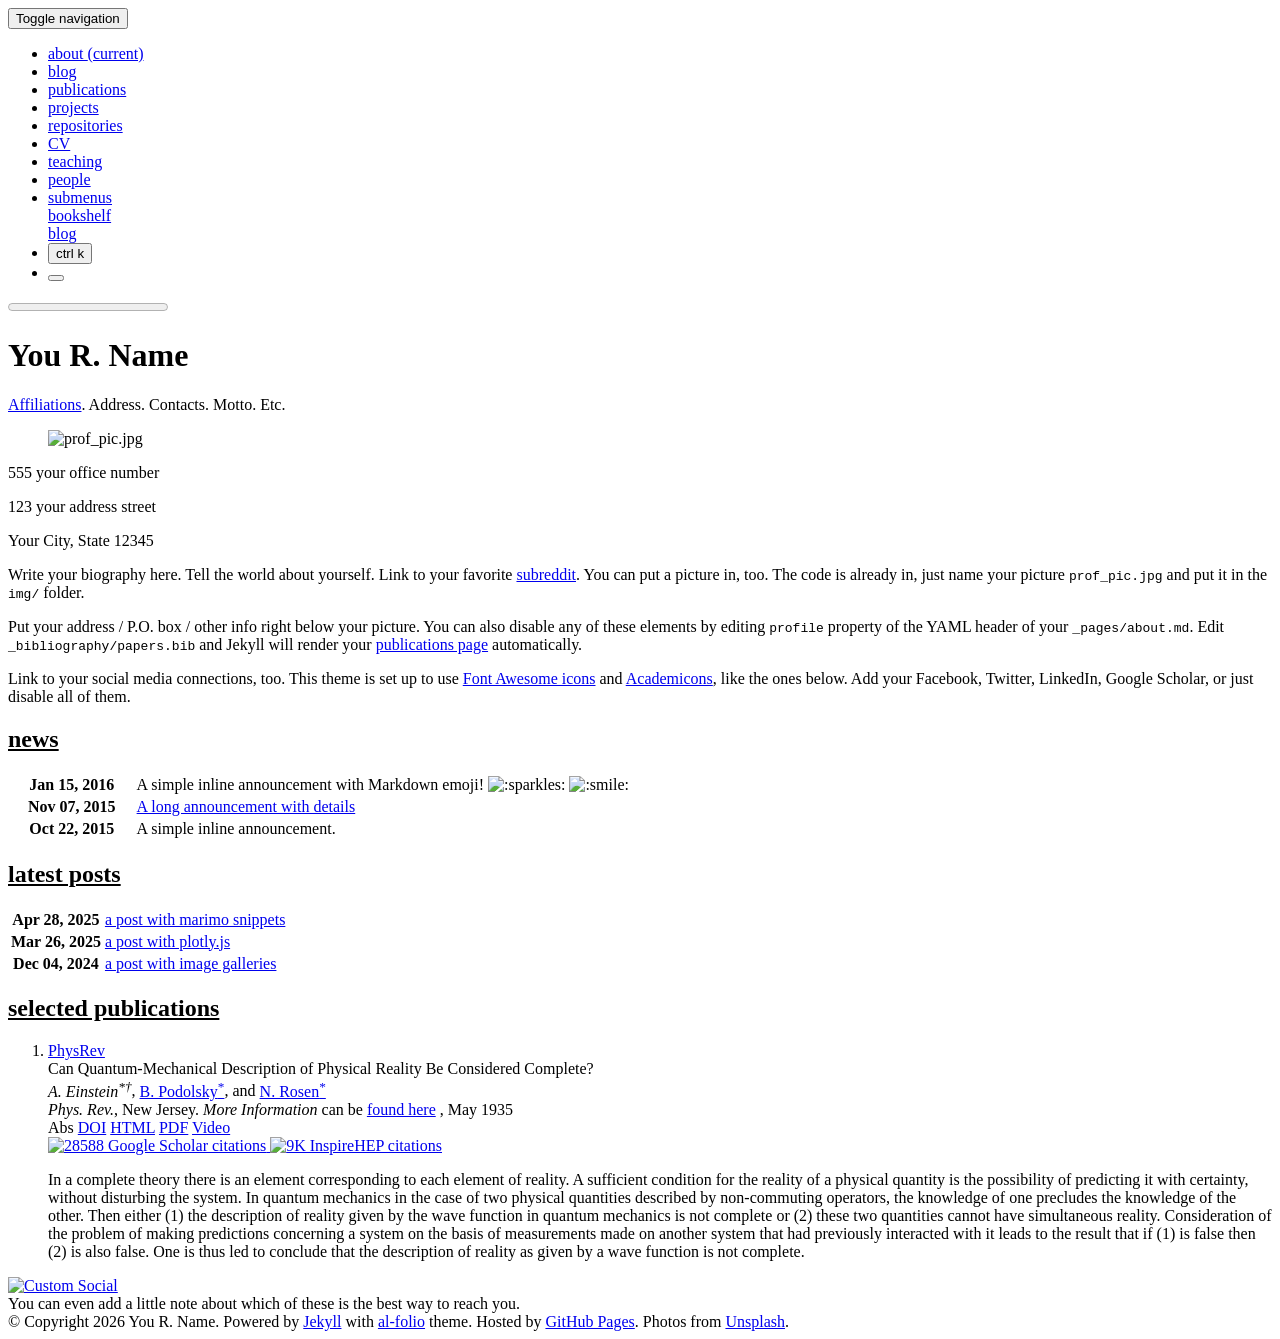
==== index.html @ 0f3a33a0 "Deploying to gh-pages from @ feliphino/feliphino.github.io@a6974f3309fac0cec2a8a9287a43876592add712 " ====
<!DOCTYPE html> <html lang="en"> <head> <meta http-equiv="Content-Type" content="text/html; charset=UTF-8"> <meta charset="utf-8"> <meta name="viewport" content="width=device-width, initial-scale=1, shrink-to-fit=no"> <meta http-equiv="X-UA-Compatible" content="IE=edge"> <title> You R. Name </title> <meta name="author" content="You R. Name"> <meta name="description" content="A simple, whitespace theme for academics. Based on [*folio](https://github.com/bogoli/-folio) design. "> <meta name="keywords" content="jekyll, jekyll-theme, academic-website, portfolio-website"> <meta http-equiv="Content-Security-Policy" content="default-src 'self'; script-src 'self' 'unsafe-inline' https:; style-src 'self' 'unsafe-inline' https:; img-src 'self' data: https:; font-src 'self' data: https:; media-src 'self' https:; frame-src 'self' https:; connect-src 'self' https:;"> <style>
  :root {
    --max-content-width: 930px;
  }
</style> <link rel="stylesheet" href="/al-folio/assets/css/tailwind.css?v=50c64c15cbb9fd1ce6056fdb8bcb4b62"> <link defer rel="stylesheet" href="https://cdn.jsdelivr.net/npm/@fortawesome/fontawesome-free@7.2.0/css/all.min.css" integrity="sha256-MVopmdyC2tYTiJ8wlktf0uh0v4NgT+vNdyVFepi7Q0c=" crossorigin="anonymous"> <link defer rel="stylesheet" href="https://cdn.jsdelivr.net/npm/academicons@1.9.5/css/academicons.min.css" integrity="sha256-SzrCOBJbGVFMahewkgjwnApaV2+av1DwMAA+/QGLyZw=" crossorigin="anonymous"> <link defer rel="stylesheet" href="https://cdn.jsdelivr.net/npm/scholar-icons@1.0.3/css/scholar-icons.css" integrity="sha256-VY3hHVj/hNX3fYG6wtbA6TcKJQl7+FthzGSyIB64klY=" crossorigin="anonymous"> <link defer rel="stylesheet" type="text/css" href="https://fonts.googleapis.com/css?family=Roboto:300,400,500,700|Roboto+Slab:100,300,400,500,700|Material+Icons&amp;display=swap"> <link defer rel="stylesheet" href="/al-folio/assets/css/jekyll-pygments-themes-github.css?v=591dab5a4e56573bf4ef7fd332894c99" media="" id="highlight_theme_light"> <link rel="shortcut icon" href="data:image/svg+xml,&lt;svg%20xmlns=%22http://www.w3.org/2000/svg%22%20viewBox=%220%200%20100%20100%22&gt;&lt;text%20y=%22.9em%22%20font-size=%2290%22&gt;%E2%9A%9B%EF%B8%8F&lt;/text&gt;&lt;/svg&gt;"> <link rel="stylesheet" href="/al-folio/assets/css/main.css?v=3116ba77db9ee1581d05bb3e86fbf7f1"> <link rel="canonical" href="https://alshedivat.github.io/al-folio/"> <script src="/al-folio/assets/js/theme.js?v=5286c3e4c334d0ecb8fc0c40ff4fa7ec"></script> <link defer rel="stylesheet" href="/al-folio/assets/css/jekyll-pygments-themes-native.css?v=5847e5ed4a4568527aa6cfab446049ca" media="none" id="highlight_theme_dark"> <script>
    initTheme();
  </script> </head> <body class="fixed-top-nav "> <header> <nav id="navbar" class="navbar navbar-light navbar-expand-sm fixed-top" role="navigation"> <div class="container"> <button class="navbar-toggler collapsed navbar-toggler-main" type="button" data-nav-toggle="navbarNav" aria-controls="navbarNav" aria-expanded="false" aria-label="Toggle navigation"> <span class="sr-only">Toggle navigation</span> <span class="icon-bar top-bar"></span> <span class="icon-bar middle-bar"></span> <span class="icon-bar bottom-bar"></span> </button> <div class="collapse navbar-collapse navbar-collapse-main" id="navbarNav"> <ul class="navbar-nav navbar-menu-list flex-nowrap"> <li class="nav-item active"> <a class="nav-link" href="/al-folio/">about <span class="sr-only">(current)</span> </a> </li> <li class="nav-item "> <a class="nav-link" href="/al-folio/blog/">blog </a> </li> <li class="nav-item "> <a class="nav-link" href="/al-folio/publications/">publications </a> </li> <li class="nav-item "> <a class="nav-link" href="/al-folio/projects/">projects </a> </li> <li class="nav-item "> <a class="nav-link" href="/al-folio/repositories/">repositories </a> </li> <li class="nav-item "> <a class="nav-link" href="/al-folio/cv/">CV </a> </li> <li class="nav-item "> <a class="nav-link" href="/al-folio/teaching/">teaching </a> </li> <li class="nav-item "> <a class="nav-link" href="/al-folio/people/">people </a> </li> <li class="nav-item dropdown "> <a class="nav-link dropdown-toggle" href="#" id="navbarDropdown" role="button" data-nav-dropdown-toggle="true" aria-haspopup="true" aria-expanded="false">submenus </a> <div class="dropdown-menu dropdown-menu-right" aria-labelledby="navbarDropdown"> <a class="dropdown-item " href="/al-folio/books/">bookshelf</a> <div class="dropdown-divider"></div> <a class="dropdown-item " href="/al-folio/blog/">blog</a> </div> </li> <li class="nav-item"> <button id="search-toggle" type="button" title="Search" aria-label="Open search"> <span class="nav-link">ctrl k <i class="fa-solid fa-magnifying-glass"></i></span> </button> </li> <li class="toggle-container"> <button id="light-toggle" type="button" title="Change theme" aria-label="Change color theme"> <i class="fa-half-sun-moon" id="light-toggle-system"></i> <i class="fa-solid fa-moon" id="light-toggle-dark"></i> <i class="fa-solid fa-sun" id="light-toggle-light"></i> </button> </li> </ul> </div> </div> </nav> <progress id="progress" value="0"> <div class="progress-container"> <span class="progress-bar"></span> </div> </progress> </header> <div class="container mt-5" role="main"> <div class="post"> <header class="post-header"> <h1 class="post-title"> <span class="font-weight-bold">You</span> R. Name </h1> <p class="desc"><a href="#">Affiliations</a>. Address. Contacts. Motto. Etc.</p> </header> <article> <div class="profile float-right"> <figure> <picture> <source class="responsive-img-srcset" srcset="/al-folio/assets/img/prof_pic-480.webp 480w,/al-folio/assets/img/prof_pic-800.webp 800w,/al-folio/assets/img/prof_pic-1400.webp 1400w," type="image/webp" sizes="(min-width: 930px) 270.0px, (min-width: 576px) 30vw, 95vw"> <img src="/al-folio/assets/img/prof_pic.jpg?v=974957d202f671e4fa6700c04e68deae" class="img-fluid z-depth-1 rounded" width="100%" height="auto" alt="prof_pic.jpg" loading="eager" onerror="this.onerror=null; document.querySelectorAll('.responsive-img-srcset').forEach(function (n) { n.remove(); });"> </source></picture> </figure> <div class="more-info"> <p>555 your office number</p> <p>123 your address street</p> <p>Your City, State 12345</p> </div> </div> <div class="clearfix"> <p>Write your biography here. Tell the world about yourself. Link to your favorite <a href="https://www.reddit.com" rel="external nofollow noopener" target="_blank">subreddit</a>. You can put a picture in, too. The code is already in, just name your picture <code class="language-plaintext highlighter-rouge">prof_pic.jpg</code> and put it in the <code class="language-plaintext highlighter-rouge">img/</code> folder.</p> <p>Put your address / P.O. box / other info right below your picture. You can also disable any of these elements by editing <code class="language-plaintext highlighter-rouge">profile</code> property of the YAML header of your <code class="language-plaintext highlighter-rouge">_pages/about.md</code>. Edit <code class="language-plaintext highlighter-rouge">_bibliography/papers.bib</code> and Jekyll will render your <a href="/al-folio/publications/">publications page</a> automatically.</p> <p>Link to your social media connections, too. This theme is set up to use <a href="https://fontawesome.com/" rel="external nofollow noopener" target="_blank">Font Awesome icons</a> and <a href="https://jpswalsh.github.io/academicons/" rel="external nofollow noopener" target="_blank">Academicons</a>, like the ones below. Add your Facebook, Twitter, LinkedIn, Google Scholar, or just disable all of them.</p> </div> <h2> <a href="/al-folio/news/" style="color: inherit">news</a> </h2> <div class="news"> <div class="table-responsive"> <table class="table table-sm table-borderless"> <tr> <th scope="row" style="width: 20%">Jan 15, 2016</th> <td> A simple inline announcement with Markdown emoji! <img class="emoji" title=":sparkles:" alt=":sparkles:" src="https://github.githubassets.com/images/icons/emoji/unicode/2728.png" height="20" width="20"> <img class="emoji" title=":smile:" alt=":smile:" src="https://github.githubassets.com/images/icons/emoji/unicode/1f604.png" height="20" width="20"> </td> </tr> <tr> <th scope="row" style="width: 20%">Nov 07, 2015</th> <td> <a class="news-title" href="/al-folio/news/announcement_2/">A long announcement with details</a> </td> </tr> <tr> <th scope="row" style="width: 20%">Oct 22, 2015</th> <td> A simple inline announcement. </td> </tr> </table> </div> </div> <h2> <a href="/al-folio/blog/" style="color: inherit">latest posts</a> </h2> <div class="news"> <div class="table-responsive" style="max-height: 60vw"> <table class="table table-sm table-borderless"> <tr> <th scope="row" style="width: 20%">Apr 28, 2025</th> <td> <a class="news-title" href="/al-folio/blog/2025/marimo/">a post with marimo snippets</a> </td> </tr> <tr> <th scope="row" style="width: 20%">Mar 26, 2025</th> <td> <a class="news-title" href="/al-folio/blog/2025/plotly/">a post with plotly.js</a> </td> </tr> <tr> <th scope="row" style="width: 20%">Dec 04, 2024</th> <td> <a class="news-title" href="/al-folio/blog/2024/photo-gallery/">a post with image galleries</a> </td> </tr> </table> </div> </div> <h2> <a href="/al-folio/publications/" style="color: inherit">selected publications</a> </h2> <div class="publications"> <ol class="bibliography"><li> <div class="row"> <div class="col col-sm-2 abbr"> <abbr class="badge rounded w-100"> <a href="https://journals.aps.org/" rel="external nofollow noopener" target="_blank">PhysRev</a> </abbr> </div> <div id="PhysRev.47.777" class="col-sm-8"> <div class="title">Can Quantum-Mechanical Description of Physical Reality Be Considered Complete?</div> <div class="author"> <em>A. Einstein<sup>*†</sup></em>, <a href="https://en.wikipedia.org/wiki/Boris_Podolsky" rel="external nofollow noopener" target="_blank">B. Podolsky<sup>*</sup></a>, and <a href="https://en.wikipedia.org/wiki/Nathan_Rosen" rel="external nofollow noopener" target="_blank">N. Rosen<sup>*</sup></a> <i class="fa-solid fa-circle-info ml-1" data-toggle="popover" data-placement="top" data-html="true" data-content="* Example use of superscripts&lt;br&gt;† Albert Einstein"> </i> </div> <div class="periodical"> <em>Phys. Rev.</em>, New Jersey. <em>More Information</em> can be <a href="https://github.com/alshedivat/al-folio/" rel="external nofollow noopener" target="_blank">found here</a> , May 1935 </div> <div class="periodical"> </div> <div class="links"> <a class="abstract btn btn-sm z-depth-0" role="button">Abs</a> <a href="https://doi.org/10.1103/PhysRev.47.777" class="btn btn-sm z-depth-0" role="button" rel="external nofollow noopener" target="_blank">DOI</a> <a href="https://journals.aps.org/pr/abstract/10.1103/PhysRev.47.777" class="btn btn-sm z-depth-0" role="button" rel="external nofollow noopener" target="_blank">HTML</a> <a href="/al-folio/assets/pdf/example_pdf.pdf" class="btn btn-sm z-depth-0" role="button">PDF</a> <a href="https://www.youtube-nocookie.com/embed/aqz-KE-bpKQ" class="btn btn-sm z-depth-0" role="button" rel="external nofollow noopener" target="_blank">Video</a> </div> <div class="badges"> <span class="altmetric-embed" data-badge-type="2" data-badge-popover="right" data-altmetric-id="248277"></span> <span class="__dimensions_badge_embed__" data-doi="10.1103/PhysRev.47.777" data-style="small_rectangle" data-legend="hover-right" style="margin-bottom: 3px;"></span> <a href="https://scholar.google.com/citations?view_op=view_citation&amp;hl=en&amp;user=qc6CJjYAAAAJ&amp;citation_for_view=qc6CJjYAAAAJ:qyhmnyLat1gC" aria-label="Google Scholar link" role="button" rel="external nofollow noopener" target="_blank"> <img src="https://img.shields.io/badge/scholar-28588-4285F4?logo=googlescholar&amp;labelColor=beige" alt="28588 Google Scholar citations"> </a> <a href="https://inspirehep.net/literature/3255" aria-label="Inspirehep link" role="button" rel="external nofollow noopener" target="_blank"> <img src="https://img.shields.io/badge/inspire-9K-001628?logo=inspire&amp;logoColor=001628&amp;labelColor=beige" alt="9K InspireHEP citations"> </a> </div> <div class="abstract hidden"> <p>In a complete theory there is an element corresponding to each element of reality. A sufficient condition for the reality of a physical quantity is the possibility of predicting it with certainty, without disturbing the system. In quantum mechanics in the case of two physical quantities described by non-commuting operators, the knowledge of one precludes the knowledge of the other. Then either (1) the description of reality given by the wave function in quantum mechanics is not complete or (2) these two quantities cannot have simultaneous reality. Consideration of the problem of making predictions concerning a system on the basis of measurements made on another system that had previously interacted with it leads to the result that if (1) is false then (2) is also false. One is thus led to conclude that the description of reality as given by a wave function is not complete.</p> </div> </div> </div> </li></ol> </div> <div class="social"> <div class="contact-icons"> <a href="/al-folio/assets/pdf/example_pdf.pdf" title="Cv pdf"><i class="ai ai-cv"></i></a> <a href="mailto:you@example.com" title="Email"><i class="fa-solid fa-envelope"></i></a> <a href="https://inspirehep.net/authors/1010907" title="Inspirehep id" rel="external nofollow noopener" target="_blank"><i class="ai ai-inspire"></i></a> <a href="/al-folio/feed.xml" title="Rss icon"><i class="fa-solid fa-square-rss"></i></a> <a href="https://scholar.google.com/citations?user=qc6CJjYAAAAJ" title="Scholar userid" rel="external nofollow noopener" target="_blank"><i class="ai ai-google-scholar"></i></a> <a href="https://www.alberteinstein.com/" title="Custom Social" rel="external nofollow noopener" target="_blank"><img src="https://www.alberteinstein.com/wp-content/uploads/2024/03/cropped-favicon-192x192.png" alt="Custom Social"></a> </div> <div class="contact-note">You can even add a little note about which of these is the best way to reach you. </div> </div> </article> </div> </div> <footer class="fixed-bottom" role="contentinfo"> <div class="container mt-0"> © Copyright 2026 You R. Name. Powered by <a href="https://jekyllrb.com/" target="_blank" rel="external nofollow noopener">Jekyll</a> with <a href="https://github.com/alshedivat/al-folio" rel="external nofollow noopener" target="_blank">al-folio</a> theme. Hosted by <a href="https://pages.github.com/" target="_blank" rel="external nofollow noopener">GitHub Pages</a>. Photos from <a href="https://unsplash.com" target="_blank" rel="external nofollow noopener">Unsplash</a>. </div> </footer> <script>
  window.alFolio = {
    compatBootstrap: false
  };
</script> <script src="/al-folio/assets/js/nav-toggle.js?v=141bd79a73ebc0f0b6ea58e440ae79fc"></script> <script defer src="https://cdn.jsdelivr.net/npm/masonry-layout@4.2.2/dist/masonry.pkgd.min.js" integrity="sha256-Nn1q/fx0H7SNLZMQ5Hw5JLaTRZp0yILA/FRexe19VdI=" crossorigin="anonymous"></script> <script defer src="https://cdn.jsdelivr.net/npm/imagesloaded@5.0.0/imagesloaded.pkgd.min.js" integrity="sha256-htrLFfZJ6v5udOG+3kNLINIKh2gvoKqwEhHYfTTMICc=" crossorigin="anonymous"></script> <script defer src="/al-folio/assets/js/masonry.js?v=e49affc7bd2646f6acdad1dbe02c2359" type="text/javascript"></script> <script defer type="text/javascript" id="MathJax-script" src="https://cdn.jsdelivr.net/npm/mathjax@3.2.2/es5/tex-mml-chtml.js" integrity="sha256-MASABpB4tYktI2Oitl4t+78w/lyA+D7b/s9GEP0JOGI=" crossorigin="anonymous"></script> <script src="/al-folio/assets/al_math/js/mathjax-setup.js"></script> <script src="/al-folio/assets/js/tooltips-setup.js?v=fe487e99db6c43751e6e7bdb2d6a0611"></script> <script src="/al-folio/assets/js/no_defer.js?v=53b1b1a645525975c963ce8bf8bfefcf"></script> <script defer src="/al-folio/assets/js/common.js?v=87baac90f765f2f3362dcf6aaf312a8a"></script> <script defer src="/al-folio/assets/js/copy_code.js?v=c8a01c11a92744d44b093fc3bda915df" type="text/javascript"></script> <script defer src="/al-folio/assets/js/jupyter_new_tab.js?v=896d254890d9b47f0281f63bfccf0dee"></script> <script async src="https://d1bxh8uas1mnw7.cloudfront.net/assets/embed.js"></script> <script async src="https://badge.dimensions.ai/badge.js"></script> <script defer src="https://cdn.jsdelivr.net/npm/medium-zoom@1.1.0/dist/medium-zoom.min.js" integrity="sha256-ZgMyDAIYDYGxbcpJcfUnYwNevG/xi9OHKaR/8GK+jWc=" crossorigin="anonymous"></script> <script defer src="/al-folio/assets/al_img_tools/js/zoom.js"></script> <script defer src="/al-folio/assets/js/progress-bar.js?v=499464c5c63ced6cf7ad62509f1e2610" type="text/javascript"></script> <script src="https://cdn.jsdelivr.net/npm/vanilla-back-to-top@7.2.1/dist/vanilla-back-to-top.min.js" integrity="sha256-uMJJ3EoTyfRBoTbR+lrfu1uRQ87RZG8AR3cVNuQVeFg=" crossorigin="anonymous"></script> <script>
    addBackToTop();
  </script> <script type="module" src="/al-folio/assets/al_search/js/search/ninja-keys.min.js"></script> <ninja-keys hidebreadcrumbs noautoloadmdicons placeholder="Type to start searching"></ninja-keys> <script src="/al-folio/assets/al_search/js/search-setup.js"></script> <script>
// get the ninja-keys element
const ninja = document.querySelector('ninja-keys');

// add the home and posts menu items
ninja.data = [{
    id: "nav-about",
    title: "about",
    section: "Navigation",
    handler: () => {
      window.location.href = "/al-folio/";
    },
  },{id: "nav-blog",
          title: "blog",
          description: "",
          section: "Navigation",
          handler: () => {
            window.location.href = "/al-folio/blog/";
          },
        },{id: "nav-publications",
          title: "publications",
          description: "publications by categories in reversed chronological order. generated by jekyll-scholar.",
          section: "Navigation",
          handler: () => {
            window.location.href = "/al-folio/publications/";
          },
        },{id: "nav-projects",
          title: "projects",
          description: "A growing collection of your cool projects.",
          section: "Navigation",
          handler: () => {
            window.location.href = "/al-folio/projects/";
          },
        },{id: "nav-repositories",
          title: "repositories",
          description: "Edit the `_data/repositories.yml` and change the `github_users` and `github_repos` lists to include your own GitHub profile and repositories.",
          section: "Navigation",
          handler: () => {
            window.location.href = "/al-folio/repositories/";
          },
        },{id: "nav-cv",
          title: "CV",
          description: "This is a description of the page. You can modify it in '_pages/cv.md'. You can also change or remove the top pdf download button.",
          section: "Navigation",
          handler: () => {
            window.location.href = "/al-folio/cv/";
          },
        },{id: "nav-teaching",
          title: "teaching",
          description: "Course materials, schedules, and resources for classes taught.",
          section: "Navigation",
          handler: () => {
            window.location.href = "/al-folio/teaching/";
          },
        },{id: "nav-people",
          title: "people",
          description: "members of the lab or group",
          section: "Navigation",
          handler: () => {
            window.location.href = "/al-folio/people/";
          },
        },{id: "dropdown-bookshelf",
              title: "bookshelf",
              description: "",
              section: "Dropdown",
              handler: () => {
                window.location.href = "/al-folio/books/";
              },
            },{id: "dropdown-blog",
              title: "blog",
              description: "",
              section: "Dropdown",
              handler: () => {
                window.location.href = "/al-folio/blog/";
              },
            },{id: "post-a-post-with-marimo-snippets",
        
          title: "a post with marimo snippets",
        
        description: "running Python in the browser with marimo",
        section: "Posts",
        handler: () => {
          
            window.location.href = "/al-folio/blog/2025/marimo/";
          
        },
      },{id: "post-a-post-with-plotly-js",
        
          title: "a post with plotly.js",
        
        description: "this is what included plotly.js code could look like",
        section: "Posts",
        handler: () => {
          
            window.location.href = "/al-folio/blog/2025/plotly/";
          
        },
      },{id: "post-a-post-with-image-galleries",
        
          title: "a post with image galleries",
        
        description: "this is what included image galleries could look like",
        section: "Posts",
        handler: () => {
          
            window.location.href = "/al-folio/blog/2024/photo-gallery/";
          
        },
      },{id: "post-google-gemini-updates-flash-1-5-gemma-2-and-project-astra",
        
          title: 'Google Gemini updates: Flash 1.5, Gemma 2 and Project Astra <svg width="1.2rem" height="1.2rem" top=".5rem" viewbox="0 0 40 40" xmlns="http://www.w3.org/2000/svg"><path d="M17 13.5v6H5v-12h6m3-3h6v6m0-6-9 9" class="icon_svg-stroke" stroke="#999" stroke-width="1.5" fill="none" fill-rule="evenodd" stroke-linecap="round" stroke-linejoin="round"></path></svg>',
        
        description: "We’re sharing updates across our Gemini family of models and a glimpse of Project Astra, our vision for the future of AI assistants.",
        section: "Posts",
        handler: () => {
          
            window.open("https://blog.google/technology/ai/google-gemini-update-flash-ai-assistant-io-2024/", "_blank");
          
        },
      },{id: "post-a-post-with-tabs",
        
          title: "a post with tabs",
        
        description: "this is what included tabs in a post could look like",
        section: "Posts",
        handler: () => {
          
            window.location.href = "/al-folio/blog/2024/tabs/";
          
        },
      },{id: "post-a-post-with-typograms",
        
          title: "a post with typograms",
        
        description: "this is what included typograms code could look like",
        section: "Posts",
        handler: () => {
          
            window.location.href = "/al-folio/blog/2024/typograms/";
          
        },
      },{id: "post-a-post-that-can-be-cited",
        
          title: "a post that can be cited",
        
        description: "this is what a post that can be cited looks like",
        section: "Posts",
        handler: () => {
          
            window.location.href = "/al-folio/blog/2024/post-citation/";
          
        },
      },{id: "post-a-post-with-pseudo-code",
        
          title: "a post with pseudo code",
        
        description: "this is what included pseudo code could look like",
        section: "Posts",
        handler: () => {
          
            window.location.href = "/al-folio/blog/2024/pseudocode/";
          
        },
      },{id: "post-a-post-with-code-diff",
        
          title: "a post with code diff",
        
        description: "this is how you can display code diffs",
        section: "Posts",
        handler: () => {
          
            window.location.href = "/al-folio/blog/2024/code-diff/";
          
        },
      },{id: "post-a-post-with-advanced-image-components",
        
          title: "a post with advanced image components",
        
        description: "this is what advanced image components could look like",
        section: "Posts",
        handler: () => {
          
            window.location.href = "/al-folio/blog/2024/advanced-images/";
          
        },
      },{id: "post-a-post-with-vega-lite",
        
          title: "a post with vega lite",
        
        description: "this is what included vega lite code could look like",
        section: "Posts",
        handler: () => {
          
            window.location.href = "/al-folio/blog/2024/vega-lite/";
          
        },
      },{id: "post-a-post-with-geojson",
        
          title: "a post with geojson",
        
        description: "this is what included geojson code could look like",
        section: "Posts",
        handler: () => {
          
            window.location.href = "/al-folio/blog/2024/geojson-map/";
          
        },
      },{id: "post-a-post-with-echarts",
        
          title: "a post with echarts",
        
        description: "this is what included echarts code could look like",
        section: "Posts",
        handler: () => {
          
            window.location.href = "/al-folio/blog/2024/echarts/";
          
        },
      },{id: "post-a-post-with-chart-js",
        
          title: "a post with chart.js",
        
        description: "this is what included chart.js code could look like",
        section: "Posts",
        handler: () => {
          
            window.location.href = "/al-folio/blog/2024/chartjs/";
          
        },
      },{id: "post-a-post-with-tikzjax",
        
          title: "a post with TikZJax",
        
        description: "this is what included TikZ code could look like",
        section: "Posts",
        handler: () => {
          
            window.location.href = "/al-folio/blog/2023/tikzjax/";
          
        },
      },{id: "post-a-post-with-bibliography",
        
          title: "a post with bibliography",
        
        description: "an example of a blog post with bibliography",
        section: "Posts",
        handler: () => {
          
            window.location.href = "/al-folio/blog/2023/post-bibliography/";
          
        },
      },{id: "post-a-post-with-jupyter-notebook",
        
          title: "a post with jupyter notebook",
        
        description: "an example of a blog post with jupyter notebook",
        section: "Posts",
        handler: () => {
          
            window.location.href = "/al-folio/blog/2023/jupyter-notebook/";
          
        },
      },{id: "post-a-post-with-custom-blockquotes",
        
          title: "a post with custom blockquotes",
        
        description: "an example of a blog post with custom blockquotes",
        section: "Posts",
        handler: () => {
          
            window.location.href = "/al-folio/blog/2023/custom-blockquotes/";
          
        },
      },{id: "post-a-post-with-table-of-contents-on-a-sidebar",
        
          title: "a post with table of contents on a sidebar",
        
        description: "an example of a blog post with table of contents on a sidebar",
        section: "Posts",
        handler: () => {
          
            window.location.href = "/al-folio/blog/2023/sidebar-table-of-contents/";
          
        },
      },{id: "post-a-post-with-audios",
        
          title: "a post with audios",
        
        description: "this is what included audios could look like",
        section: "Posts",
        handler: () => {
          
            window.location.href = "/al-folio/blog/2023/audios/";
          
        },
      },{id: "post-a-post-with-videos",
        
          title: "a post with videos",
        
        description: "this is what included videos could look like",
        section: "Posts",
        handler: () => {
          
            window.location.href = "/al-folio/blog/2023/videos/";
          
        },
      },{id: "post-displaying-beautiful-interactive-tables",
        
          title: "displaying beautiful interactive tables",
        
        description: "an example of how to use interactive tables in al-folio",
        section: "Posts",
        handler: () => {
          
            window.location.href = "/al-folio/blog/2023/tables/";
          
        },
      },{id: "post-a-post-with-table-of-contents",
        
          title: "a post with table of contents",
        
        description: "an example of a blog post with table of contents",
        section: "Posts",
        handler: () => {
          
            window.location.href = "/al-folio/blog/2023/table-of-contents/";
          
        },
      },{id: "post-a-post-with-giscus-comments",
        
          title: "a post with giscus comments",
        
        description: "an example of a blog post with giscus comments",
        section: "Posts",
        handler: () => {
          
            window.location.href = "/al-folio/blog/2022/giscus-comments/";
          
        },
      },{id: "post-یک-نوشتهٔ-راست-چین",
        
          title: "یک نوشتهٔ راست‌چین",
        
        description: "نمونه‌ای از پشتیبانی زبان‌های راست‌چین",
        section: "Posts",
        handler: () => {
          
            window.location.href = "/al-folio/blog/2022/rtl/";
          
        },
      },{id: "post-displaying-external-posts-on-your-al-folio-blog",
        
          title: 'Displaying External Posts on Your al-folio Blog <svg width="1.2rem" height="1.2rem" top=".5rem" viewbox="0 0 40 40" xmlns="http://www.w3.org/2000/svg"><path d="M17 13.5v6H5v-12h6m3-3h6v6m0-6-9 9" class="icon_svg-stroke" stroke="#999" stroke-width="1.5" fill="none" fill-rule="evenodd" stroke-linecap="round" stroke-linejoin="round"></path></svg>',
        
        description: "",
        section: "Posts",
        handler: () => {
          
            window.open("https://medium.com/@al-folio/displaying-external-posts-on-your-al-folio-blog-b60a1d241a0a?source=rss-17feae71c3c4------2", "_blank");
          
        },
      },{id: "post-a-post-with-redirect",
        
          title: "a post with redirect",
        
        description: "you can also redirect to assets like pdf",
        section: "Posts",
        handler: () => {
          
            window.location.href = "/al-folio/assets/pdf/example_pdf.pdf";
          
        },
      },{id: "post-a-post-with-diagrams",
        
          title: "a post with diagrams",
        
        description: "an example of a blog post with diagrams",
        section: "Posts",
        handler: () => {
          
            window.location.href = "/al-folio/blog/2021/diagrams/";
          
        },
      },{id: "post-a-distill-style-blog-post",
        
          title: "a distill-style blog post",
        
        description: "an example of a distill-style blog post and main elements",
        section: "Posts",
        handler: () => {
          
            window.location.href = "/al-folio/blog/2021/distill/";
          
        },
      },{id: "post-a-post-with-twitter",
        
          title: "a post with twitter",
        
        description: "an example of a blog post with twitter",
        section: "Posts",
        handler: () => {
          
            window.location.href = "/al-folio/blog/2020/twitter/";
          
        },
      },{id: "post-a-post-with-disqus-comments",
        
          title: "a post with disqus comments",
        
        description: "an example of a blog post with disqus comments",
        section: "Posts",
        handler: () => {
          
            window.location.href = "/al-folio/blog/2015/disqus-comments/";
          
        },
      },{id: "post-a-post-with-math",
        
          title: "a post with math",
        
        description: "an example of a blog post with some math",
        section: "Posts",
        handler: () => {
          
            window.location.href = "/al-folio/blog/2015/math/";
          
        },
      },{id: "post-a-post-with-code",
        
          title: "a post with code",
        
        description: "an example of a blog post with some code",
        section: "Posts",
        handler: () => {
          
            window.location.href = "/al-folio/blog/2015/code/";
          
        },
      },{id: "post-a-post-with-images",
        
          title: "a post with images",
        
        description: "this is what included images could look like",
        section: "Posts",
        handler: () => {
          
            window.location.href = "/al-folio/blog/2015/images/";
          
        },
      },{id: "post-a-post-with-formatting-and-links",
        
          title: "a post with formatting and links",
        
        description: "march & april, looking forward to summer",
        section: "Posts",
        handler: () => {
          
            window.location.href = "/al-folio/blog/2015/formatting-and-links/";
          
        },
      },{id: "books-the-godfather",
          title: 'The Godfather',
          description: "",
          section: "Books",handler: () => {
              window.location.href = "/al-folio/books/the_godfather/";
            },},{id: "news-a-simple-inline-announcement",
          title: 'A simple inline announcement.',
          description: "",
          section: "News",},{id: "news-a-long-announcement-with-details",
          title: 'A long announcement with details',
          description: "",
          section: "News",handler: () => {
              window.location.href = "/al-folio/news/announcement_2/";
            },},{id: "news-a-simple-inline-announcement-with-markdown-emoji-sparkles-smile",
          title: 'A simple inline announcement with Markdown emoji! <img class="emoji" title=":sparkles:" alt=":sparkles:" src="https://github.githubassets.com/images/icons/emoji/unicode/2728.png" height="20" width="20"> <img class="emoji" title=":smile:" alt=":smile:" src="https://github.githubassets.com/images/icons/emoji/unicode/1f604.png" height="20" width="20">',
          description: "",
          section: "News",},{id: "projects-project-1",
          title: 'project 1',
          description: "with background image",
          section: "Projects",handler: () => {
              window.location.href = "/al-folio/projects/1_project/";
            },},{id: "projects-project-2",
          title: 'project 2',
          description: "a project with a background image and giscus comments",
          section: "Projects",handler: () => {
              window.location.href = "/al-folio/projects/2_project/";
            },},{id: "projects-project-3-with-very-long-name",
          title: 'project 3 with very long name',
          description: "a project that redirects to another website",
          section: "Projects",handler: () => {
              window.location.href = "/al-folio/projects/3_project/";
            },},{id: "projects-project-4",
          title: 'project 4',
          description: "another without an image",
          section: "Projects",handler: () => {
              window.location.href = "/al-folio/projects/4_project/";
            },},{id: "projects-project-5",
          title: 'project 5',
          description: "a project with a background image",
          section: "Projects",handler: () => {
              window.location.href = "/al-folio/projects/5_project/";
            },},{id: "projects-project-6",
          title: 'project 6',
          description: "a project with no image",
          section: "Projects",handler: () => {
              window.location.href = "/al-folio/projects/6_project/";
            },},{id: "projects-project-7",
          title: 'project 7',
          description: "with background image",
          section: "Projects",handler: () => {
              window.location.href = "/al-folio/projects/7_project/";
            },},{id: "projects-project-8",
          title: 'project 8',
          description: "an other project with a background image and giscus comments",
          section: "Projects",handler: () => {
              window.location.href = "/al-folio/projects/8_project/";
            },},{id: "projects-project-9",
          title: 'project 9',
          description: "another project with an image 🎉",
          section: "Projects",handler: () => {
              window.location.href = "/al-folio/projects/9_project/";
            },},{id: "teachings-data-science-fundamentals",
          title: 'Data Science Fundamentals',
          description: "This course covers the foundational aspects of data science, including data collection, cleaning, analysis, and visualization. Students will learn practical skills for working with real-world datasets.",
          section: "Teachings",handler: () => {
              window.location.href = "/al-folio/teachings/data-science-fundamentals/";
            },},{id: "teachings-introduction-to-machine-learning",
          title: 'Introduction to Machine Learning',
          description: "This course provides an introduction to machine learning concepts, algorithms, and applications. Students will learn about supervised and unsupervised learning, model evaluation, and practical implementations.",
          section: "Teachings",handler: () => {
              window.location.href = "/al-folio/teachings/introduction-to-machine-learning/";
            },},{
        id: 'social-cv',
        title: 'CV',
        section: 'Socials',
        handler: () => {
          window.open("/al-folio/assets/pdf/example_pdf.pdf", "_blank");
        },
      },{
        id: 'social-email',
        title: 'email',
        section: 'Socials',
        handler: () => {
          window.open("mailto:%79%6F%75@%65%78%61%6D%70%6C%65.%63%6F%6D", "_blank");
        },
      },{
        id: 'social-inspire',
        title: 'Inspire HEP',
        section: 'Socials',
        handler: () => {
          window.open("https://inspirehep.net/authors/1010907", "_blank");
        },
      },{
        id: 'social-rss',
        title: 'RSS Feed',
        section: 'Socials',
        handler: () => {
          window.open("/al-folio/feed.xml", "_blank");
        },
      },{
        id: 'social-scholar',
        title: 'Google Scholar',
        section: 'Socials',
        handler: () => {
          window.open("https://scholar.google.com/citations?user=qc6CJjYAAAAJ", "_blank");
        },
      },{
        id: 'social-custom_social',
        title: 'Custom_social',
        section: 'Socials',
        handler: () => {
          window.open("https://www.alberteinstein.com/", "_blank");
        },
      },{
      id: 'light-theme',
      title: 'Change theme to light',
      description: 'Change the theme of the site to Light',
      section: 'Theme',
      handler: () => {
        setThemeSetting("light");
      },
    },
    {
      id: 'dark-theme',
      title: 'Change theme to dark',
      description: 'Change the theme of the site to Dark',
      section: 'Theme',
      handler: () => {
        setThemeSetting("dark");
      },
    },
    {
      id: 'system-theme',
      title: 'Use system default theme',
      description: 'Change the theme of the site to System Default',
      section: 'Theme',
      handler: () => {
        setThemeSetting("system");
      },
    },];

</script> <script src="/al-folio/assets/al_search/js/shortcut-key.js"></script> </body> </html>
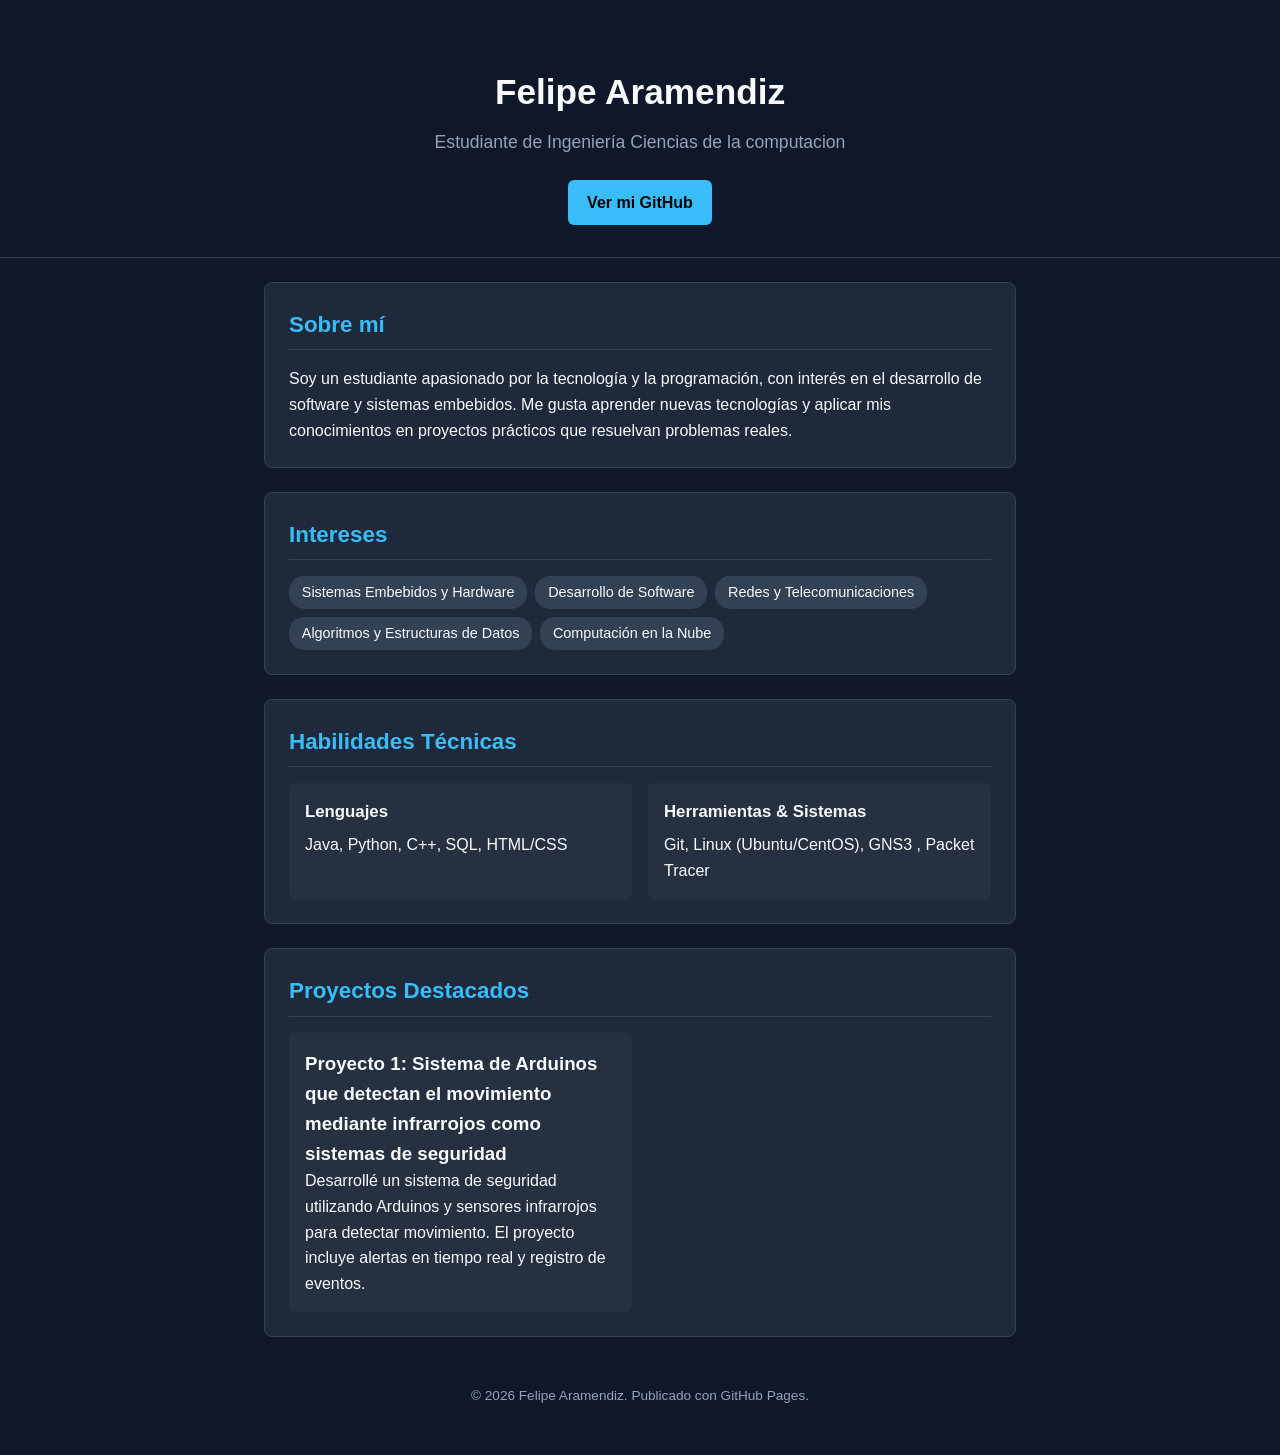
==== commit bad02788: "Mi pagina web" ====
--- a/index.html
+++ b/index.html
@@ -1,614 +1,81 @@
-<!DOCTYPE html> <html lang="en"> <head> <meta http-equiv="Content-Type" content="text/html; charset=UTF-8"> <meta charset="utf-8"> <meta name="viewport" content="width=device-width, initial-scale=1, shrink-to-fit=no"> <meta http-equiv="X-UA-Compatible" content="IE=edge"> <title> You R. Name </title> <meta name="author" content="You R. Name"> <meta name="description" content="A simple, whitespace theme for academics. Based on [*folio](https://github.com/bogoli/-folio) design. "> <meta name="keywords" content="jekyll, jekyll-theme, academic-website, portfolio-website"> <meta http-equiv="Content-Security-Policy" content="default-src 'self'; script-src 'self' 'unsafe-inline' https:; style-src 'self' 'unsafe-inline' https:; img-src 'self' data: https:; font-src 'self' data: https:; media-src 'self' https:; frame-src 'self' https:; connect-src 'self' https:;"> <style>
-  :root {
-    --max-content-width: 930px;
-  }
-</style> <link rel="stylesheet" href="/al-folio/assets/css/tailwind.css?v=50c64c15cbb9fd1ce6056fdb8bcb4b62"> <link defer rel="stylesheet" href="https://cdn.jsdelivr.net/npm/@fortawesome/fontawesome-free@7.2.0/css/all.min.css" integrity="sha256-MVopmdyC2tYTiJ8wlktf0uh0v4NgT+vNdyVFepi7Q0c=" crossorigin="anonymous"> <link defer rel="stylesheet" href="https://cdn.jsdelivr.net/npm/academicons@1.9.5/css/academicons.min.css" integrity="sha256-SzrCOBJbGVFMahewkgjwnApaV2+av1DwMAA+/QGLyZw=" crossorigin="anonymous"> <link defer rel="stylesheet" href="https://cdn.jsdelivr.net/npm/scholar-icons@1.0.3/css/scholar-icons.css" integrity="sha256-VY3hHVj/hNX3fYG6wtbA6TcKJQl7+FthzGSyIB64klY=" crossorigin="anonymous"> <link defer rel="stylesheet" type="text/css" href="https://fonts.googleapis.com/css?family=Roboto:300,400,500,700|Roboto+Slab:100,300,400,500,700|Material+Icons&amp;display=swap"> <link defer rel="stylesheet" href="/al-folio/assets/css/jekyll-pygments-themes-github.css?v=591dab5a4e56573bf4ef7fd332894c99" media="" id="highlight_theme_light"> <link rel="shortcut icon" href="data:image/svg+xml,&lt;svg%20xmlns=%22http://www.w3.org/2000/svg%22%20viewBox=%220%200%20100%20100%22&gt;&lt;text%20y=%22.9em%22%20font-size=%2290%22&gt;%E2%9A%9B%EF%B8%8F&lt;/text&gt;&lt;/svg&gt;"> <link rel="stylesheet" href="/al-folio/assets/css/main.css?v=3116ba77db9ee1581d05bb3e86fbf7f1"> <link rel="canonical" href="https://alshedivat.github.io/al-folio/"> <script src="/al-folio/assets/js/theme.js?v=5286c3e4c334d0ecb8fc0c40ff4fa7ec"></script> <link defer rel="stylesheet" href="/al-folio/assets/css/jekyll-pygments-themes-native.css?v=5847e5ed4a4568527aa6cfab446049ca" media="none" id="highlight_theme_dark"> <script>
-    initTheme();
-  </script> </head> <body class="fixed-top-nav "> <header> <nav id="navbar" class="navbar navbar-light navbar-expand-sm fixed-top" role="navigation"> <div class="container"> <button class="navbar-toggler collapsed navbar-toggler-main" type="button" data-nav-toggle="navbarNav" aria-controls="navbarNav" aria-expanded="false" aria-label="Toggle navigation"> <span class="sr-only">Toggle navigation</span> <span class="icon-bar top-bar"></span> <span class="icon-bar middle-bar"></span> <span class="icon-bar bottom-bar"></span> </button> <div class="collapse navbar-collapse navbar-collapse-main" id="navbarNav"> <ul class="navbar-nav navbar-menu-list flex-nowrap"> <li class="nav-item active"> <a class="nav-link" href="/al-folio/">about <span class="sr-only">(current)</span> </a> </li> <li class="nav-item "> <a class="nav-link" href="/al-folio/blog/">blog </a> </li> <li class="nav-item "> <a class="nav-link" href="/al-folio/publications/">publications </a> </li> <li class="nav-item "> <a class="nav-link" href="/al-folio/projects/">projects </a> </li> <li class="nav-item "> <a class="nav-link" href="/al-folio/repositories/">repositories </a> </li> <li class="nav-item "> <a class="nav-link" href="/al-folio/cv/">CV </a> </li> <li class="nav-item "> <a class="nav-link" href="/al-folio/teaching/">teaching </a> </li> <li class="nav-item "> <a class="nav-link" href="/al-folio/people/">people </a> </li> <li class="nav-item dropdown "> <a class="nav-link dropdown-toggle" href="#" id="navbarDropdown" role="button" data-nav-dropdown-toggle="true" aria-haspopup="true" aria-expanded="false">submenus </a> <div class="dropdown-menu dropdown-menu-right" aria-labelledby="navbarDropdown"> <a class="dropdown-item " href="/al-folio/books/">bookshelf</a> <div class="dropdown-divider"></div> <a class="dropdown-item " href="/al-folio/blog/">blog</a> </div> </li> <li class="nav-item"> <button id="search-toggle" type="button" title="Search" aria-label="Open search"> <span class="nav-link">ctrl k <i class="fa-solid fa-magnifying-glass"></i></span> </button> </li> <li class="toggle-container"> <button id="light-toggle" type="button" title="Change theme" aria-label="Change color theme"> <i class="fa-half-sun-moon" id="light-toggle-system"></i> <i class="fa-solid fa-moon" id="light-toggle-dark"></i> <i class="fa-solid fa-sun" id="light-toggle-light"></i> </button> </li> </ul> </div> </div> </nav> <progress id="progress" value="0"> <div class="progress-container"> <span class="progress-bar"></span> </div> </progress> </header> <div class="container mt-5" role="main"> <div class="post"> <header class="post-header"> <h1 class="post-title"> <span class="font-weight-bold">You</span> R. Name </h1> <p class="desc"><a href="#">Affiliations</a>. Address. Contacts. Motto. Etc.</p> </header> <article> <div class="profile float-right"> <figure> <picture> <source class="responsive-img-srcset" srcset="/al-folio/assets/img/prof_pic-480.webp 480w,/al-folio/assets/img/prof_pic-800.webp 800w,/al-folio/assets/img/prof_pic-1400.webp 1400w," type="image/webp" sizes="(min-width: 930px) 270.0px, (min-width: 576px) 30vw, 95vw"> <img src="/al-folio/assets/img/prof_pic.jpg?v=974957d202f671e4fa6700c04e68deae" class="img-fluid z-depth-1 rounded" width="100%" height="auto" alt="prof_pic.jpg" loading="eager" onerror="this.onerror=null; document.querySelectorAll('.responsive-img-srcset').forEach(function (n) { n.remove(); });"> </source></picture> </figure> <div class="more-info"> <p>555 your office number</p> <p>123 your address street</p> <p>Your City, State 12345</p> </div> </div> <div class="clearfix"> <p>Write your biography here. Tell the world about yourself. Link to your favorite <a href="https://www.reddit.com" rel="external nofollow noopener" target="_blank">subreddit</a>. You can put a picture in, too. The code is already in, just name your picture <code class="language-plaintext highlighter-rouge">prof_pic.jpg</code> and put it in the <code class="language-plaintext highlighter-rouge">img/</code> folder.</p> <p>Put your address / P.O. box / other info right below your picture. You can also disable any of these elements by editing <code class="language-plaintext highlighter-rouge">profile</code> property of the YAML header of your <code class="language-plaintext highlighter-rouge">_pages/about.md</code>. Edit <code class="language-plaintext highlighter-rouge">_bibliography/papers.bib</code> and Jekyll will render your <a href="/al-folio/publications/">publications page</a> automatically.</p> <p>Link to your social media connections, too. This theme is set up to use <a href="https://fontawesome.com/" rel="external nofollow noopener" target="_blank">Font Awesome icons</a> and <a href="https://jpswalsh.github.io/academicons/" rel="external nofollow noopener" target="_blank">Academicons</a>, like the ones below. Add your Facebook, Twitter, LinkedIn, Google Scholar, or just disable all of them.</p> </div> <h2> <a href="/al-folio/news/" style="color: inherit">news</a> </h2> <div class="news"> <div class="table-responsive"> <table class="table table-sm table-borderless"> <tr> <th scope="row" style="width: 20%">Jan 15, 2016</th> <td> A simple inline announcement with Markdown emoji! <img class="emoji" title=":sparkles:" alt=":sparkles:" src="https://github.githubassets.com/images/icons/emoji/unicode/2728.png" height="20" width="20"> <img class="emoji" title=":smile:" alt=":smile:" src="https://github.githubassets.com/images/icons/emoji/unicode/1f604.png" height="20" width="20"> </td> </tr> <tr> <th scope="row" style="width: 20%">Nov 07, 2015</th> <td> <a class="news-title" href="/al-folio/news/announcement_2/">A long announcement with details</a> </td> </tr> <tr> <th scope="row" style="width: 20%">Oct 22, 2015</th> <td> A simple inline announcement. </td> </tr> </table> </div> </div> <h2> <a href="/al-folio/blog/" style="color: inherit">latest posts</a> </h2> <div class="news"> <div class="table-responsive" style="max-height: 60vw"> <table class="table table-sm table-borderless"> <tr> <th scope="row" style="width: 20%">Apr 28, 2025</th> <td> <a class="news-title" href="/al-folio/blog/2025/marimo/">a post with marimo snippets</a> </td> </tr> <tr> <th scope="row" style="width: 20%">Mar 26, 2025</th> <td> <a class="news-title" href="/al-folio/blog/2025/plotly/">a post with plotly.js</a> </td> </tr> <tr> <th scope="row" style="width: 20%">Dec 04, 2024</th> <td> <a class="news-title" href="/al-folio/blog/2024/photo-gallery/">a post with image galleries</a> </td> </tr> </table> </div> </div> <h2> <a href="/al-folio/publications/" style="color: inherit">selected publications</a> </h2> <div class="publications"> <ol class="bibliography"><li> <div class="row"> <div class="col col-sm-2 abbr"> <abbr class="badge rounded w-100"> <a href="https://journals.aps.org/" rel="external nofollow noopener" target="_blank">PhysRev</a> </abbr> </div> <div id="PhysRev.47.777" class="col-sm-8"> <div class="title">Can Quantum-Mechanical Description of Physical Reality Be Considered Complete?</div> <div class="author"> <em>A. Einstein<sup>*†</sup></em>, <a href="https://en.wikipedia.org/wiki/Boris_Podolsky" rel="external nofollow noopener" target="_blank">B. Podolsky<sup>*</sup></a>, and <a href="https://en.wikipedia.org/wiki/Nathan_Rosen" rel="external nofollow noopener" target="_blank">N. Rosen<sup>*</sup></a> <i class="fa-solid fa-circle-info ml-1" data-toggle="popover" data-placement="top" data-html="true" data-content="* Example use of superscripts&lt;br&gt;† Albert Einstein"> </i> </div> <div class="periodical"> <em>Phys. Rev.</em>, New Jersey. <em>More Information</em> can be <a href="https://github.com/alshedivat/al-folio/" rel="external nofollow noopener" target="_blank">found here</a> , May 1935 </div> <div class="periodical"> </div> <div class="links"> <a class="abstract btn btn-sm z-depth-0" role="button">Abs</a> <a href="https://doi.org/10.1103/PhysRev.47.777" class="btn btn-sm z-depth-0" role="button" rel="external nofollow noopener" target="_blank">DOI</a> <a href="https://journals.aps.org/pr/abstract/10.1103/PhysRev.47.777" class="btn btn-sm z-depth-0" role="button" rel="external nofollow noopener" target="_blank">HTML</a> <a href="/al-folio/assets/pdf/example_pdf.pdf" class="btn btn-sm z-depth-0" role="button">PDF</a> <a href="https://www.youtube-nocookie.com/embed/aqz-KE-bpKQ" class="btn btn-sm z-depth-0" role="button" rel="external nofollow noopener" target="_blank">Video</a> </div> <div class="badges"> <span class="altmetric-embed" data-badge-type="2" data-badge-popover="right" data-altmetric-id="248277"></span> <span class="__dimensions_badge_embed__" data-doi="10.1103/PhysRev.47.777" data-style="small_rectangle" data-legend="hover-right" style="margin-bottom: 3px;"></span> <a href="https://scholar.google.com/citations?view_op=view_citation&amp;hl=en&amp;user=qc6CJjYAAAAJ&amp;citation_for_view=qc6CJjYAAAAJ:qyhmnyLat1gC" aria-label="Google Scholar link" role="button" rel="external nofollow noopener" target="_blank"> <img src="https://img.shields.io/badge/scholar-28588-4285F4?logo=googlescholar&amp;labelColor=beige" alt="28588 Google Scholar citations"> </a> <a href="https://inspirehep.net/literature/3255" aria-label="Inspirehep link" role="button" rel="external nofollow noopener" target="_blank"> <img src="https://img.shields.io/badge/inspire-9K-001628?logo=inspire&amp;logoColor=001628&amp;labelColor=beige" alt="9K InspireHEP citations"> </a> </div> <div class="abstract hidden"> <p>In a complete theory there is an element corresponding to each element of reality. A sufficient condition for the reality of a physical quantity is the possibility of predicting it with certainty, without disturbing the system. In quantum mechanics in the case of two physical quantities described by non-commuting operators, the knowledge of one precludes the knowledge of the other. Then either (1) the description of reality given by the wave function in quantum mechanics is not complete or (2) these two quantities cannot have simultaneous reality. Consideration of the problem of making predictions concerning a system on the basis of measurements made on another system that had previously interacted with it leads to the result that if (1) is false then (2) is also false. One is thus led to conclude that the description of reality as given by a wave function is not complete.</p> </div> </div> </div> </li></ol> </div> <div class="social"> <div class="contact-icons"> <a href="/al-folio/assets/pdf/example_pdf.pdf" title="Cv pdf"><i class="ai ai-cv"></i></a> <a href="mailto:you@example.com" title="Email"><i class="fa-solid fa-envelope"></i></a> <a href="https://inspirehep.net/authors/1010907" title="Inspirehep id" rel="external nofollow noopener" target="_blank"><i class="ai ai-inspire"></i></a> <a href="/al-folio/feed.xml" title="Rss icon"><i class="fa-solid fa-square-rss"></i></a> <a href="https://scholar.google.com/citations?user=qc6CJjYAAAAJ" title="Scholar userid" rel="external nofollow noopener" target="_blank"><i class="ai ai-google-scholar"></i></a> <a href="https://www.alberteinstein.com/" title="Custom Social" rel="external nofollow noopener" target="_blank"><img src="https://www.alberteinstein.com/wp-content/uploads/2024/03/cropped-favicon-192x192.png" alt="Custom Social"></a> </div> <div class="contact-note">You can even add a little note about which of these is the best way to reach you. </div> </div> </article> </div> </div> <footer class="fixed-bottom" role="contentinfo"> <div class="container mt-0"> © Copyright 2026 You R. Name. Powered by <a href="https://jekyllrb.com/" target="_blank" rel="external nofollow noopener">Jekyll</a> with <a href="https://github.com/alshedivat/al-folio" rel="external nofollow noopener" target="_blank">al-folio</a> theme. Hosted by <a href="https://pages.github.com/" target="_blank" rel="external nofollow noopener">GitHub Pages</a>. Photos from <a href="https://unsplash.com" target="_blank" rel="external nofollow noopener">Unsplash</a>. </div> </footer> <script>
-  window.alFolio = {
-    compatBootstrap: false
-  };
-</script> <script src="/al-folio/assets/js/nav-toggle.js?v=141bd79a73ebc0f0b6ea58e440ae79fc"></script> <script defer src="https://cdn.jsdelivr.net/npm/masonry-layout@4.2.2/dist/masonry.pkgd.min.js" integrity="sha256-Nn1q/fx0H7SNLZMQ5Hw5JLaTRZp0yILA/FRexe19VdI=" crossorigin="anonymous"></script> <script defer src="https://cdn.jsdelivr.net/npm/imagesloaded@5.0.0/imagesloaded.pkgd.min.js" integrity="sha256-htrLFfZJ6v5udOG+3kNLINIKh2gvoKqwEhHYfTTMICc=" crossorigin="anonymous"></script> <script defer src="/al-folio/assets/js/masonry.js?v=e49affc7bd2646f6acdad1dbe02c2359" type="text/javascript"></script> <script defer type="text/javascript" id="MathJax-script" src="https://cdn.jsdelivr.net/npm/mathjax@3.2.2/es5/tex-mml-chtml.js" integrity="sha256-MASABpB4tYktI2Oitl4t+78w/lyA+D7b/s9GEP0JOGI=" crossorigin="anonymous"></script> <script src="/al-folio/assets/al_math/js/mathjax-setup.js"></script> <script src="/al-folio/assets/js/tooltips-setup.js?v=fe487e99db6c43751e6e7bdb2d6a0611"></script> <script src="/al-folio/assets/js/no_defer.js?v=53b1b1a645525975c963ce8bf8bfefcf"></script> <script defer src="/al-folio/assets/js/common.js?v=87baac90f765f2f3362dcf6aaf312a8a"></script> <script defer src="/al-folio/assets/js/copy_code.js?v=c8a01c11a92744d44b093fc3bda915df" type="text/javascript"></script> <script defer src="/al-folio/assets/js/jupyter_new_tab.js?v=896d254890d9b47f0281f63bfccf0dee"></script> <script async src="https://d1bxh8uas1mnw7.cloudfront.net/assets/embed.js"></script> <script async src="https://badge.dimensions.ai/badge.js"></script> <script defer src="https://cdn.jsdelivr.net/npm/medium-zoom@1.1.0/dist/medium-zoom.min.js" integrity="sha256-ZgMyDAIYDYGxbcpJcfUnYwNevG/xi9OHKaR/8GK+jWc=" crossorigin="anonymous"></script> <script defer src="/al-folio/assets/al_img_tools/js/zoom.js"></script> <script defer src="/al-folio/assets/js/progress-bar.js?v=499464c5c63ced6cf7ad62509f1e2610" type="text/javascript"></script> <script src="https://cdn.jsdelivr.net/npm/vanilla-back-to-top@7.2.1/dist/vanilla-back-to-top.min.js" integrity="sha256-uMJJ3EoTyfRBoTbR+lrfu1uRQ87RZG8AR3cVNuQVeFg=" crossorigin="anonymous"></script> <script>
-    addBackToTop();
-  </script> <script type="module" src="/al-folio/assets/al_search/js/search/ninja-keys.min.js"></script> <ninja-keys hidebreadcrumbs noautoloadmdicons placeholder="Type to start searching"></ninja-keys> <script src="/al-folio/assets/al_search/js/search-setup.js"></script> <script>
-// get the ninja-keys element
-const ninja = document.querySelector('ninja-keys');
+<!DOCTYPE html>
+<html lang="es">
+<head>
+  <meta charset="UTF-8">
+  <meta name="viewport" content="width=device-width, initial-scale=1.0">
+  <title>Portafolio Personal</title>
+  <link rel="stylesheet" href="styles.css">
+</head>
+<body>
 
-// add the home and posts menu items
-ninja.data = [{
-    id: "nav-about",
-    title: "about",
-    section: "Navigation",
-    handler: () => {
-      window.location.href = "/al-folio/";
-    },
-  },{id: "nav-blog",
-          title: "blog",
-          description: "",
-          section: "Navigation",
-          handler: () => {
-            window.location.href = "/al-folio/blog/";
-          },
-        },{id: "nav-publications",
-          title: "publications",
-          description: "publications by categories in reversed chronological order. generated by jekyll-scholar.",
-          section: "Navigation",
-          handler: () => {
-            window.location.href = "/al-folio/publications/";
-          },
-        },{id: "nav-projects",
-          title: "projects",
-          description: "A growing collection of your cool projects.",
-          section: "Navigation",
-          handler: () => {
-            window.location.href = "/al-folio/projects/";
-          },
-        },{id: "nav-repositories",
-          title: "repositories",
-          description: "Edit the `_data/repositories.yml` and change the `github_users` and `github_repos` lists to include your own GitHub profile and repositories.",
-          section: "Navigation",
-          handler: () => {
-            window.location.href = "/al-folio/repositories/";
-          },
-        },{id: "nav-cv",
-          title: "CV",
-          description: "This is a description of the page. You can modify it in '_pages/cv.md'. You can also change or remove the top pdf download button.",
-          section: "Navigation",
-          handler: () => {
-            window.location.href = "/al-folio/cv/";
-          },
-        },{id: "nav-teaching",
-          title: "teaching",
-          description: "Course materials, schedules, and resources for classes taught.",
-          section: "Navigation",
-          handler: () => {
-            window.location.href = "/al-folio/teaching/";
-          },
-        },{id: "nav-people",
-          title: "people",
-          description: "members of the lab or group",
-          section: "Navigation",
-          handler: () => {
-            window.location.href = "/al-folio/people/";
-          },
-        },{id: "dropdown-bookshelf",
-              title: "bookshelf",
-              description: "",
-              section: "Dropdown",
-              handler: () => {
-                window.location.href = "/al-folio/books/";
-              },
-            },{id: "dropdown-blog",
-              title: "blog",
-              description: "",
-              section: "Dropdown",
-              handler: () => {
-                window.location.href = "/al-folio/blog/";
-              },
-            },{id: "post-a-post-with-marimo-snippets",
-        
-          title: "a post with marimo snippets",
-        
-        description: "running Python in the browser with marimo",
-        section: "Posts",
-        handler: () => {
-          
-            window.location.href = "/al-folio/blog/2025/marimo/";
-          
-        },
-      },{id: "post-a-post-with-plotly-js",
-        
-          title: "a post with plotly.js",
-        
-        description: "this is what included plotly.js code could look like",
-        section: "Posts",
-        handler: () => {
-          
-            window.location.href = "/al-folio/blog/2025/plotly/";
-          
-        },
-      },{id: "post-a-post-with-image-galleries",
-        
-          title: "a post with image galleries",
-        
-        description: "this is what included image galleries could look like",
-        section: "Posts",
-        handler: () => {
-          
-            window.location.href = "/al-folio/blog/2024/photo-gallery/";
-          
-        },
-      },{id: "post-google-gemini-updates-flash-1-5-gemma-2-and-project-astra",
-        
-          title: 'Google Gemini updates: Flash 1.5, Gemma 2 and Project Astra <svg width="1.2rem" height="1.2rem" top=".5rem" viewbox="0 0 40 40" xmlns="http://www.w3.org/2000/svg"><path d="M17 13.5v6H5v-12h6m3-3h6v6m0-6-9 9" class="icon_svg-stroke" stroke="#999" stroke-width="1.5" fill="none" fill-rule="evenodd" stroke-linecap="round" stroke-linejoin="round"></path></svg>',
-        
-        description: "We’re sharing updates across our Gemini family of models and a glimpse of Project Astra, our vision for the future of AI assistants.",
-        section: "Posts",
-        handler: () => {
-          
-            window.open("https://blog.google/technology/ai/google-gemini-update-flash-ai-assistant-io-2024/", "_blank");
-          
-        },
-      },{id: "post-a-post-with-tabs",
-        
-          title: "a post with tabs",
-        
-        description: "this is what included tabs in a post could look like",
-        section: "Posts",
-        handler: () => {
-          
-            window.location.href = "/al-folio/blog/2024/tabs/";
-          
-        },
-      },{id: "post-a-post-with-typograms",
-        
-          title: "a post with typograms",
-        
-        description: "this is what included typograms code could look like",
-        section: "Posts",
-        handler: () => {
-          
-            window.location.href = "/al-folio/blog/2024/typograms/";
-          
-        },
-      },{id: "post-a-post-that-can-be-cited",
-        
-          title: "a post that can be cited",
-        
-        description: "this is what a post that can be cited looks like",
-        section: "Posts",
-        handler: () => {
-          
-            window.location.href = "/al-folio/blog/2024/post-citation/";
-          
-        },
-      },{id: "post-a-post-with-pseudo-code",
-        
-          title: "a post with pseudo code",
-        
-        description: "this is what included pseudo code could look like",
-        section: "Posts",
-        handler: () => {
-          
-            window.location.href = "/al-folio/blog/2024/pseudocode/";
-          
-        },
-      },{id: "post-a-post-with-code-diff",
-        
-          title: "a post with code diff",
-        
-        description: "this is how you can display code diffs",
-        section: "Posts",
-        handler: () => {
-          
-            window.location.href = "/al-folio/blog/2024/code-diff/";
-          
-        },
-      },{id: "post-a-post-with-advanced-image-components",
-        
-          title: "a post with advanced image components",
-        
-        description: "this is what advanced image components could look like",
-        section: "Posts",
-        handler: () => {
-          
-            window.location.href = "/al-folio/blog/2024/advanced-images/";
-          
-        },
-      },{id: "post-a-post-with-vega-lite",
-        
-          title: "a post with vega lite",
-        
-        description: "this is what included vega lite code could look like",
-        section: "Posts",
-        handler: () => {
-          
-            window.location.href = "/al-folio/blog/2024/vega-lite/";
-          
-        },
-      },{id: "post-a-post-with-geojson",
-        
-          title: "a post with geojson",
-        
-        description: "this is what included geojson code could look like",
-        section: "Posts",
-        handler: () => {
-          
-            window.location.href = "/al-folio/blog/2024/geojson-map/";
-          
-        },
-      },{id: "post-a-post-with-echarts",
-        
-          title: "a post with echarts",
-        
-        description: "this is what included echarts code could look like",
-        section: "Posts",
-        handler: () => {
-          
-            window.location.href = "/al-folio/blog/2024/echarts/";
-          
-        },
-      },{id: "post-a-post-with-chart-js",
-        
-          title: "a post with chart.js",
-        
-        description: "this is what included chart.js code could look like",
-        section: "Posts",
-        handler: () => {
-          
-            window.location.href = "/al-folio/blog/2024/chartjs/";
-          
-        },
-      },{id: "post-a-post-with-tikzjax",
-        
-          title: "a post with TikZJax",
-        
-        description: "this is what included TikZ code could look like",
-        section: "Posts",
-        handler: () => {
-          
-            window.location.href = "/al-folio/blog/2023/tikzjax/";
-          
-        },
-      },{id: "post-a-post-with-bibliography",
-        
-          title: "a post with bibliography",
-        
-        description: "an example of a blog post with bibliography",
-        section: "Posts",
-        handler: () => {
-          
-            window.location.href = "/al-folio/blog/2023/post-bibliography/";
-          
-        },
-      },{id: "post-a-post-with-jupyter-notebook",
-        
-          title: "a post with jupyter notebook",
-        
-        description: "an example of a blog post with jupyter notebook",
-        section: "Posts",
-        handler: () => {
-          
-            window.location.href = "/al-folio/blog/2023/jupyter-notebook/";
-          
-        },
-      },{id: "post-a-post-with-custom-blockquotes",
-        
-          title: "a post with custom blockquotes",
-        
-        description: "an example of a blog post with custom blockquotes",
-        section: "Posts",
-        handler: () => {
-          
-            window.location.href = "/al-folio/blog/2023/custom-blockquotes/";
-          
-        },
-      },{id: "post-a-post-with-table-of-contents-on-a-sidebar",
-        
-          title: "a post with table of contents on a sidebar",
-        
-        description: "an example of a blog post with table of contents on a sidebar",
-        section: "Posts",
-        handler: () => {
-          
-            window.location.href = "/al-folio/blog/2023/sidebar-table-of-contents/";
-          
-        },
-      },{id: "post-a-post-with-audios",
-        
-          title: "a post with audios",
-        
-        description: "this is what included audios could look like",
-        section: "Posts",
-        handler: () => {
-          
-            window.location.href = "/al-folio/blog/2023/audios/";
-          
-        },
-      },{id: "post-a-post-with-videos",
-        
-          title: "a post with videos",
-        
-        description: "this is what included videos could look like",
-        section: "Posts",
-        handler: () => {
-          
-            window.location.href = "/al-folio/blog/2023/videos/";
-          
-        },
-      },{id: "post-displaying-beautiful-interactive-tables",
-        
-          title: "displaying beautiful interactive tables",
-        
-        description: "an example of how to use interactive tables in al-folio",
-        section: "Posts",
-        handler: () => {
-          
-            window.location.href = "/al-folio/blog/2023/tables/";
-          
-        },
-      },{id: "post-a-post-with-table-of-contents",
-        
-          title: "a post with table of contents",
-        
-        description: "an example of a blog post with table of contents",
-        section: "Posts",
-        handler: () => {
-          
-            window.location.href = "/al-folio/blog/2023/table-of-contents/";
-          
-        },
-      },{id: "post-a-post-with-giscus-comments",
-        
-          title: "a post with giscus comments",
-        
-        description: "an example of a blog post with giscus comments",
-        section: "Posts",
-        handler: () => {
-          
-            window.location.href = "/al-folio/blog/2022/giscus-comments/";
-          
-        },
-      },{id: "post-یک-نوشتهٔ-راست-چین",
-        
-          title: "یک نوشتهٔ راست‌چین",
-        
-        description: "نمونه‌ای از پشتیبانی زبان‌های راست‌چین",
-        section: "Posts",
-        handler: () => {
-          
-            window.location.href = "/al-folio/blog/2022/rtl/";
-          
-        },
-      },{id: "post-displaying-external-posts-on-your-al-folio-blog",
-        
-          title: 'Displaying External Posts on Your al-folio Blog <svg width="1.2rem" height="1.2rem" top=".5rem" viewbox="0 0 40 40" xmlns="http://www.w3.org/2000/svg"><path d="M17 13.5v6H5v-12h6m3-3h6v6m0-6-9 9" class="icon_svg-stroke" stroke="#999" stroke-width="1.5" fill="none" fill-rule="evenodd" stroke-linecap="round" stroke-linejoin="round"></path></svg>',
-        
-        description: "",
-        section: "Posts",
-        handler: () => {
-          
-            window.open("https://medium.com/@al-folio/displaying-external-posts-on-your-al-folio-blog-b60a1d241a0a?source=rss-17feae71c3c4------2", "_blank");
-          
-        },
-      },{id: "post-a-post-with-redirect",
-        
-          title: "a post with redirect",
-        
-        description: "you can also redirect to assets like pdf",
-        section: "Posts",
-        handler: () => {
-          
-            window.location.href = "/al-folio/assets/pdf/example_pdf.pdf";
-          
-        },
-      },{id: "post-a-post-with-diagrams",
-        
-          title: "a post with diagrams",
-        
-        description: "an example of a blog post with diagrams",
-        section: "Posts",
-        handler: () => {
-          
-            window.location.href = "/al-folio/blog/2021/diagrams/";
-          
-        },
-      },{id: "post-a-distill-style-blog-post",
-        
-          title: "a distill-style blog post",
-        
-        description: "an example of a distill-style blog post and main elements",
-        section: "Posts",
-        handler: () => {
-          
-            window.location.href = "/al-folio/blog/2021/distill/";
-          
-        },
-      },{id: "post-a-post-with-twitter",
-        
-          title: "a post with twitter",
-        
-        description: "an example of a blog post with twitter",
-        section: "Posts",
-        handler: () => {
-          
-            window.location.href = "/al-folio/blog/2020/twitter/";
-          
-        },
-      },{id: "post-a-post-with-disqus-comments",
-        
-          title: "a post with disqus comments",
-        
-        description: "an example of a blog post with disqus comments",
-        section: "Posts",
-        handler: () => {
-          
-            window.location.href = "/al-folio/blog/2015/disqus-comments/";
-          
-        },
-      },{id: "post-a-post-with-math",
-        
-          title: "a post with math",
-        
-        description: "an example of a blog post with some math",
-        section: "Posts",
-        handler: () => {
-          
-            window.location.href = "/al-folio/blog/2015/math/";
-          
-        },
-      },{id: "post-a-post-with-code",
-        
-          title: "a post with code",
-        
-        description: "an example of a blog post with some code",
-        section: "Posts",
-        handler: () => {
-          
-            window.location.href = "/al-folio/blog/2015/code/";
-          
-        },
-      },{id: "post-a-post-with-images",
-        
-          title: "a post with images",
-        
-        description: "this is what included images could look like",
-        section: "Posts",
-        handler: () => {
-          
-            window.location.href = "/al-folio/blog/2015/images/";
-          
-        },
-      },{id: "post-a-post-with-formatting-and-links",
-        
-          title: "a post with formatting and links",
-        
-        description: "march & april, looking forward to summer",
-        section: "Posts",
-        handler: () => {
-          
-            window.location.href = "/al-folio/blog/2015/formatting-and-links/";
-          
-        },
-      },{id: "books-the-godfather",
-          title: 'The Godfather',
-          description: "",
-          section: "Books",handler: () => {
-              window.location.href = "/al-folio/books/the_godfather/";
-            },},{id: "news-a-simple-inline-announcement",
-          title: 'A simple inline announcement.',
-          description: "",
-          section: "News",},{id: "news-a-long-announcement-with-details",
-          title: 'A long announcement with details',
-          description: "",
-          section: "News",handler: () => {
-              window.location.href = "/al-folio/news/announcement_2/";
-            },},{id: "news-a-simple-inline-announcement-with-markdown-emoji-sparkles-smile",
-          title: 'A simple inline announcement with Markdown emoji! <img class="emoji" title=":sparkles:" alt=":sparkles:" src="https://github.githubassets.com/images/icons/emoji/unicode/2728.png" height="20" width="20"> <img class="emoji" title=":smile:" alt=":smile:" src="https://github.githubassets.com/images/icons/emoji/unicode/1f604.png" height="20" width="20">',
-          description: "",
-          section: "News",},{id: "projects-project-1",
-          title: 'project 1',
-          description: "with background image",
-          section: "Projects",handler: () => {
-              window.location.href = "/al-folio/projects/1_project/";
-            },},{id: "projects-project-2",
-          title: 'project 2',
-          description: "a project with a background image and giscus comments",
-          section: "Projects",handler: () => {
-              window.location.href = "/al-folio/projects/2_project/";
-            },},{id: "projects-project-3-with-very-long-name",
-          title: 'project 3 with very long name',
-          description: "a project that redirects to another website",
-          section: "Projects",handler: () => {
-              window.location.href = "/al-folio/projects/3_project/";
-            },},{id: "projects-project-4",
-          title: 'project 4',
-          description: "another without an image",
-          section: "Projects",handler: () => {
-              window.location.href = "/al-folio/projects/4_project/";
-            },},{id: "projects-project-5",
-          title: 'project 5',
-          description: "a project with a background image",
-          section: "Projects",handler: () => {
-              window.location.href = "/al-folio/projects/5_project/";
-            },},{id: "projects-project-6",
-          title: 'project 6',
-          description: "a project with no image",
-          section: "Projects",handler: () => {
-              window.location.href = "/al-folio/projects/6_project/";
-            },},{id: "projects-project-7",
-          title: 'project 7',
-          description: "with background image",
-          section: "Projects",handler: () => {
-              window.location.href = "/al-folio/projects/7_project/";
-            },},{id: "projects-project-8",
-          title: 'project 8',
-          description: "an other project with a background image and giscus comments",
-          section: "Projects",handler: () => {
-              window.location.href = "/al-folio/projects/8_project/";
-            },},{id: "projects-project-9",
-          title: 'project 9',
-          description: "another project with an image 🎉",
-          section: "Projects",handler: () => {
-              window.location.href = "/al-folio/projects/9_project/";
-            },},{id: "teachings-data-science-fundamentals",
-          title: 'Data Science Fundamentals',
-          description: "This course covers the foundational aspects of data science, including data collection, cleaning, analysis, and visualization. Students will learn practical skills for working with real-world datasets.",
-          section: "Teachings",handler: () => {
-              window.location.href = "/al-folio/teachings/data-science-fundamentals/";
-            },},{id: "teachings-introduction-to-machine-learning",
-          title: 'Introduction to Machine Learning',
-          description: "This course provides an introduction to machine learning concepts, algorithms, and applications. Students will learn about supervised and unsupervised learning, model evaluation, and practical implementations.",
-          section: "Teachings",handler: () => {
-              window.location.href = "/al-folio/teachings/introduction-to-machine-learning/";
-            },},{
-        id: 'social-cv',
-        title: 'CV',
-        section: 'Socials',
-        handler: () => {
-          window.open("/al-folio/assets/pdf/example_pdf.pdf", "_blank");
-        },
-      },{
-        id: 'social-email',
-        title: 'email',
-        section: 'Socials',
-        handler: () => {
-          window.open("mailto:%79%6F%75@%65%78%61%6D%70%6C%65.%63%6F%6D", "_blank");
-        },
-      },{
-        id: 'social-inspire',
-        title: 'Inspire HEP',
-        section: 'Socials',
-        handler: () => {
-          window.open("https://inspirehep.net/authors/1010907", "_blank");
-        },
-      },{
-        id: 'social-rss',
-        title: 'RSS Feed',
-        section: 'Socials',
-        handler: () => {
-          window.open("/al-folio/feed.xml", "_blank");
-        },
-      },{
-        id: 'social-scholar',
-        title: 'Google Scholar',
-        section: 'Socials',
-        handler: () => {
-          window.open("https://scholar.google.com/citations?user=qc6CJjYAAAAJ", "_blank");
-        },
-      },{
-        id: 'social-custom_social',
-        title: 'Custom_social',
-        section: 'Socials',
-        handler: () => {
-          window.open("https://www.alberteinstein.com/", "_blank");
-        },
-      },{
-      id: 'light-theme',
-      title: 'Change theme to light',
-      description: 'Change the theme of the site to Light',
-      section: 'Theme',
-      handler: () => {
-        setThemeSetting("light");
-      },
-    },
-    {
-      id: 'dark-theme',
-      title: 'Change theme to dark',
-      description: 'Change the theme of the site to Dark',
-      section: 'Theme',
-      handler: () => {
-        setThemeSetting("dark");
-      },
-    },
-    {
-      id: 'system-theme',
-      title: 'Use system default theme',
-      description: 'Change the theme of the site to System Default',
-      section: 'Theme',
-      handler: () => {
-        setThemeSetting("system");
-      },
-    },];
+  <!-- Encabezado / Perfil -->
+  <header class="hero">
+    <div class="container">
+      <h1>Felipe Aramendiz</h1>
+      <p class="subtitle">Estudiante de Ingeniería  Ciencias de la computacion</p>
+      <div class="links-header">
+        <!-- Enlace a tu perfil de GitHub -->
+        <a href="https://github.com/TU_USUARIO" target="_blank" rel="noopener noreferrer" class="btn-primary">
+          Ver mi GitHub
+        </a>
+      </div>
+    </div>
+  </header>
 
-</script> <script src="/al-folio/assets/al_search/js/shortcut-key.js"></script> </body> </html>+  <main class="container">
+    <!-- Sobre mí y otros datos -->
+    <section class="card">
+      <h2>Sobre mí</h2>
+      <p>
+        Soy un estudiante apasionado por la tecnología y la programación, con interés en el desarrollo de software y sistemas embebidos. Me gusta aprender nuevas tecnologías y aplicar mis conocimientos en proyectos prácticos que resuelvan problemas reales.
+      </p>
+    </section>
+
+    <!-- Intereses -->
+    <section class="card">
+      <h2>Intereses</h2>
+      <ul class="tag-list">
+        <li>Sistemas Embebidos y Hardware</li>
+        <li>Desarrollo de Software</li>
+        <li>Redes y Telecomunicaciones</li>
+        <li>Algoritmos y Estructuras de Datos</li>
+        <li>Computación en la Nube</li>
+      </ul>
+    </section>
+
+    <!-- Habilidades -->
+    <section class="card">
+      <h2>Habilidades Técnicas</h2>
+      <div class="skills-grid">
+        <div class="skill-category">
+          <h3>Lenguajes</h3>
+          <p>Java, Python, C++, SQL, HTML/CSS</p>
+        </div>
+        <div class="skill-category">
+          <h3>Herramientas & Sistemas</h3>
+          <p>Git, Linux (Ubuntu/CentOS), GNS3 , Packet Tracer</p>
+        </div>
+      </div>
+    </section>
+
+    <!-- Proyectos -->
+    <section class="card">
+      <h2>Proyectos Destacados</h2>
+      <div class="projects-grid">
+        <article class="project-card">
+          <h3>Proyecto 1: Sistema de Arduinos que detectan el movimiento mediante infrarrojos como sistemas de seguridad</h3>
+          <p>Desarrollé un sistema de seguridad utilizando Arduinos y sensores infrarrojos para detectar movimiento. El proyecto incluye alertas en tiempo real y registro de eventos.</p>          
+        </article>
+
+      </div>
+    </section>
+  </main>
+
+  <footer>
+    <div class="container">
+      <p>&copy; 2026 Felipe Aramendiz. Publicado con GitHub Pages.</p>
+    </div>
+  </footer>
+
+</body>
+</html>
--- a/styles.css
+++ b/styles.css
@@ -0,0 +1,140 @@
+:root {
+  --bg-color: #0f172a;
+  --card-bg: #1e293b;
+  --text-main: #f8fafc;
+  --text-muted: #94a3b8;
+  --accent: #38bdf8;
+  --accent-hover: #0ea5e9;
+  --border: #334155;
+}
+
+* {
+  box-sizing: border-box;
+  margin: 0;
+  padding: 0;
+}
+
+body {
+  font-family: -apple-system, BlinkMacSystemFont, "Segoe UI", Roboto, Helvetica, Arial, sans-serif;
+  background-color: var(--bg-color);
+  color: var(--text-main);
+  line-height: 1.6;
+}
+
+.container {
+  max-width: 800px;
+  margin: 0 auto;
+  padding: 0 1.5rem;
+}
+
+.hero {
+  padding: 4rem 0 2rem;
+  text-align: center;
+  border-bottom: 1px solid var(--border);
+}
+
+.hero h1 {
+  font-size: 2.2rem;
+  margin-bottom: 0.5rem;
+}
+
+.subtitle {
+  color: var(--text-muted);
+  font-size: 1.1rem;
+  margin-bottom: 1.5rem;
+}
+
+.btn-primary {
+  display: inline-block;
+  background-color: var(--accent);
+  color: #000;
+  font-weight: 600;
+  padding: 0.6rem 1.2rem;
+  border-radius: 6px;
+  text-decoration: none;
+  transition: background-color 0.2s ease;
+}
+
+.btn-primary:hover {
+  background-color: var(--accent-hover);
+}
+
+.card {
+  background-color: var(--card-bg);
+  border: 1px solid var(--border);
+  border-radius: 8px;
+  padding: 1.5rem;
+  margin-top: 1.5rem;
+}
+
+.card h2 {
+  font-size: 1.4rem;
+  margin-bottom: 1rem;
+  border-bottom: 1px solid var(--border);
+  padding-bottom: 0.4rem;
+  color: var(--accent);
+}
+
+.tag-list {
+  list-style: none;
+  display: flex;
+  flex-wrap: wrap;
+  gap: 0.5rem;
+}
+
+.tag-list li {
+  background: #334155;
+  padding: 0.3rem 0.8rem;
+  border-radius: 15px;
+  font-size: 0.9rem;
+}
+
+.skills-grid, .projects-grid {
+  display: grid;
+  grid-template-columns: 1fr;
+  gap: 1rem;
+}
+
+@media (min-width: 600px) {
+  .skills-grid, .projects-grid {
+    grid-template-columns: 1fr 1fr;
+  }
+}
+
+.skill-category {
+  background: rgba(255, 255, 255, 0.03);
+  padding: 1rem;
+  border-radius: 6px;
+}
+
+.skill-category h3 {
+  font-size: 1.05rem;
+  margin-bottom: 0.4rem;
+}
+
+.project-card {
+  background: rgba(255, 255, 255, 0.03);
+  padding: 1rem;
+  border-radius: 6px;
+  display: flex;
+  flex-direction: column;
+  justify-content: space-between;
+}
+
+.project-card a {
+  color: var(--accent);
+  text-decoration: none;
+  margin-top: 0.8rem;
+  font-weight: 500;
+}
+
+.project-card a:hover {
+  text-decoration: underline;
+}
+
+footer {
+  text-align: center;
+  padding: 3rem 0;
+  color: var(--text-muted);
+  font-size: 0.85rem;
+}
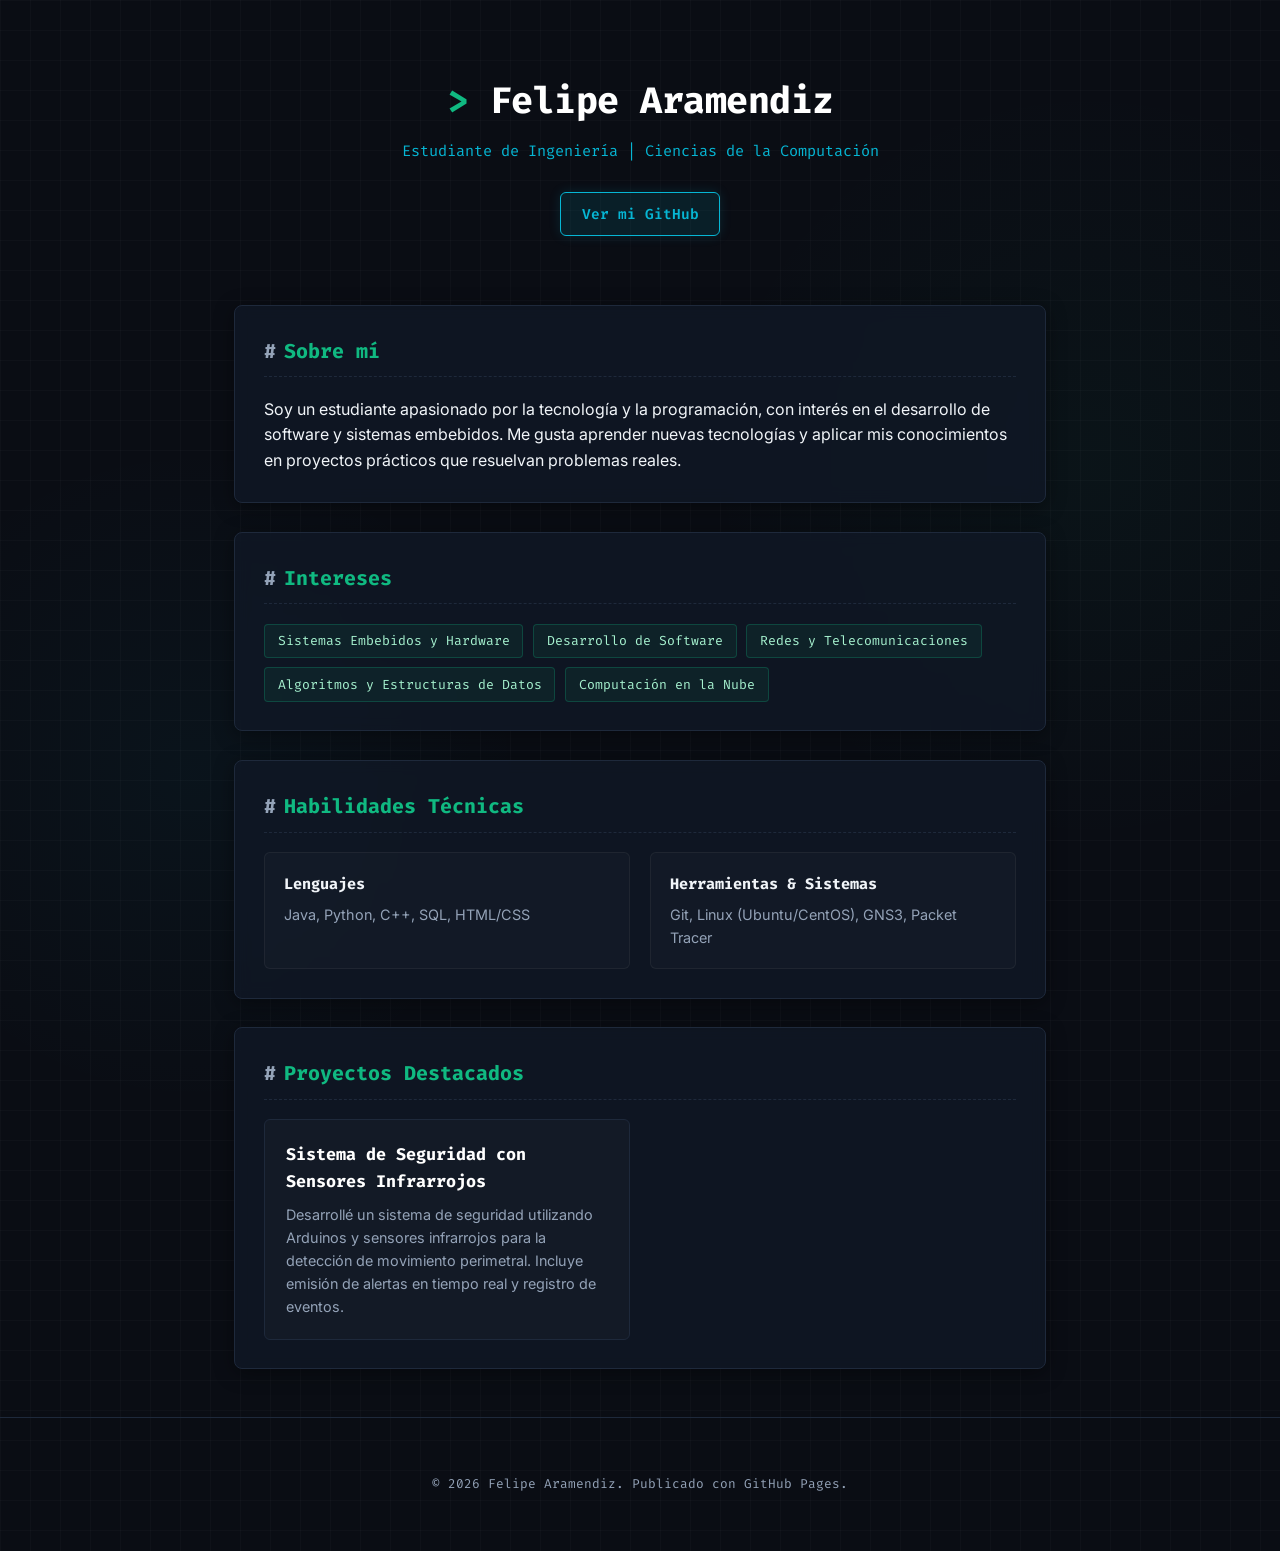
==== commit 278e3c47: "Corregir estructura de index.html y enlace de GitHub" ====
--- a/index.html
+++ b/index.html
@@ -3,7 +3,7 @@
 <head>
   <meta charset="UTF-8">
   <meta name="viewport" content="width=device-width, initial-scale=1.0">
-  <title>Portafolio Personal</title>
+  <title>Felipe Aramendiz | Portafolio</title>
   <link rel="stylesheet" href="styles.css">
 </head>
 <body>
@@ -12,10 +12,9 @@
   <header class="hero">
     <div class="container">
       <h1>Felipe Aramendiz</h1>
-      <p class="subtitle">Estudiante de Ingeniería  Ciencias de la computacion</p>
+      <p class="subtitle">Estudiante de Ingeniería | Ciencias de la Computación</p>
       <div class="links-header">
-        <!-- Enlace a tu perfil de GitHub -->
-        <a href="https://github.com/TU_USUARIO" target="_blank" rel="noopener noreferrer" class="btn-primary">
+        <a href="https://github.com/feliphino" target="_blank" rel="noopener noreferrer" class="btn-primary">
           Ver mi GitHub
         </a>
       </div>
@@ -23,7 +22,7 @@
   </header>
 
   <main class="container">
-    <!-- Sobre mí y otros datos -->
+    <!-- Sobre mí -->
     <section class="card">
       <h2>Sobre mí</h2>
       <p>
@@ -53,7 +52,7 @@
         </div>
         <div class="skill-category">
           <h3>Herramientas & Sistemas</h3>
-          <p>Git, Linux (Ubuntu/CentOS), GNS3 , Packet Tracer</p>
+          <p>Git, Linux (Ubuntu/CentOS), GNS3, Packet Tracer</p>
         </div>
       </div>
     </section>
@@ -63,10 +62,11 @@
       <h2>Proyectos Destacados</h2>
       <div class="projects-grid">
         <article class="project-card">
-          <h3>Proyecto 1: Sistema de Arduinos que detectan el movimiento mediante infrarrojos como sistemas de seguridad</h3>
-          <p>Desarrollé un sistema de seguridad utilizando Arduinos y sensores infrarrojos para detectar movimiento. El proyecto incluye alertas en tiempo real y registro de eventos.</p>          
+          <h3>Sistema de Seguridad con Sensores Infrarrojos</h3>
+          <p>
+            Desarrollé un sistema de seguridad utilizando Arduinos y sensores infrarrojos para la detección de movimiento perimetral. Incluye emisión de alertas en tiempo real y registro de eventos.
+          </p>
         </article>
-
       </div>
     </section>
   </main>
--- a/styles.css
+++ b/styles.css
@@ -1,11 +1,22 @@
+@import url('https://fonts.googleapis.com/css2?family=Fira+Code:wght@400;500;600;700&family=Inter:wght@400;500;600&display=swap');
+
 :root {
-  --bg-color: #0f172a;
-  --card-bg: #1e293b;
-  --text-main: #f8fafc;
+  --bg-primary: #0a0d14;
+  --bg-secondary: #0f172a;
+  --bg-card: rgba(17, 24, 39, 0.75);
+  --border-color: #1e293b;
+  --border-accent: rgba(56, 189, 248, 0.25);
+  
+  --text-main: #f1f5f9;
   --text-muted: #94a3b8;
-  --accent: #38bdf8;
-  --accent-hover: #0ea5e9;
-  --border: #334155;
+  
+  --accent-cyan: #06b6d4;
+  --accent-green: #10b981;
+  --accent-purple: #818cf8;
+  
+  --glow-cyan: rgba(6, 182, 212, 0.15);
+  --font-code: 'Fira Code', monospace;
+  --font-sans: 'Inter', system-ui, -apple-system, sans-serif;
 }
 
 * {
@@ -15,126 +26,211 @@
 }
 
 body {
-  font-family: -apple-system, BlinkMacSystemFont, "Segoe UI", Roboto, Helvetica, Arial, sans-serif;
-  background-color: var(--bg-color);
+  font-family: var(--font-sans);
+  background-color: var(--bg-primary);
+  background-image: 
+    radial-gradient(circle at 15% 50%, rgba(6, 182, 212, 0.04) 0%, transparent 25%),
+    radial-gradient(circle at 85% 30%, rgba(16, 185, 129, 0.04) 0%, transparent 25%),
+    linear-gradient(to right, rgba(255, 255, 255, 0.02) 1px, transparent 1px),
+    linear-gradient(to bottom, rgba(255, 255, 255, 0.02) 1px, transparent 1px);
+  background-size: 100% 100%, 100% 100%, 30px 30px, 30px 30px;
   color: var(--text-main);
   line-height: 1.6;
+  min-height: 100vh;
 }
 
 .container {
-  max-width: 800px;
+  max-width: 860px;
   margin: 0 auto;
   padding: 0 1.5rem;
 }
 
+/* Header / Hero */
 .hero {
-  padding: 4rem 0 2rem;
+  padding: 4.5rem 0 2.5rem;
   text-align: center;
-  border-bottom: 1px solid var(--border);
+  position: relative;
 }
 
 .hero h1 {
-  font-size: 2.2rem;
+  font-family: var(--font-code);
+  font-size: 2.3rem;
+  font-weight: 700;
+  color: #fff;
+  letter-spacing: -0.5px;
   margin-bottom: 0.5rem;
 }
 
+.hero h1::before {
+  content: "> ";
+  color: var(--accent-green);
+}
+
 .subtitle {
-  color: var(--text-muted);
-  font-size: 1.1rem;
-  margin-bottom: 1.5rem;
+  font-family: var(--font-code);
+  color: var(--accent-cyan);
+  font-size: 0.95rem;
+  margin-bottom: 1.8rem;
 }
 
 .btn-primary {
-  display: inline-block;
-  background-color: var(--accent);
-  color: #000;
-  font-weight: 600;
-  padding: 0.6rem 1.2rem;
+  font-family: var(--font-code);
+  font-size: 0.9rem;
+  display: inline-flex;
+  align-items: center;
+  gap: 0.5rem;
+  background-color: rgba(6, 182, 212, 0.1);
+  color: var(--accent-cyan);
+  border: 1px solid var(--accent-cyan);
+  padding: 0.6rem 1.3rem;
   border-radius: 6px;
   text-decoration: none;
-  transition: background-color 0.2s ease;
+  font-weight: 600;
+  transition: all 0.25s ease;
+  box-shadow: 0 0 12px var(--glow-cyan);
 }
 
 .btn-primary:hover {
-  background-color: var(--accent-hover);
-}
-
+  background-color: var(--accent-cyan);
+  color: #050811;
+  box-shadow: 0 0 20px rgba(6, 182, 212, 0.4);
+  transform: translateY(-2px);
+}
+
+/* Tarjetas */
 .card {
-  background-color: var(--card-bg);
-  border: 1px solid var(--border);
+  background-color: var(--bg-card);
+  backdrop-filter: blur(8px);
+  border: 1px solid var(--border-color);
   border-radius: 8px;
-  padding: 1.5rem;
-  margin-top: 1.5rem;
+  padding: 1.8rem;
+  margin-top: 1.8rem;
+  box-shadow: 0 4px 20px rgba(0, 0, 0, 0.4);
+  transition: border-color 0.2s ease;
+}
+
+.card:hover {
+  border-color: var(--border-accent);
 }
 
 .card h2 {
-  font-size: 1.4rem;
-  margin-bottom: 1rem;
-  border-bottom: 1px solid var(--border);
-  padding-bottom: 0.4rem;
-  color: var(--accent);
-}
-
+  font-family: var(--font-code);
+  font-size: 1.25rem;
+  color: var(--accent-green);
+  margin-bottom: 1.2rem;
+  display: flex;
+  align-items: center;
+  gap: 0.5rem;
+  border-bottom: 1px dashed var(--border-color);
+  padding-bottom: 0.6rem;
+}
+
+.card h2::before {
+  content: "#";
+  color: var(--text-muted);
+}
+
+/* Tags de intereses */
 .tag-list {
   list-style: none;
   display: flex;
   flex-wrap: wrap;
-  gap: 0.5rem;
+  gap: 0.6rem;
 }
 
 .tag-list li {
-  background: #334155;
-  padding: 0.3rem 0.8rem;
-  border-radius: 15px;
-  font-size: 0.9rem;
-}
-
+  font-family: var(--font-code);
+  font-size: 0.82rem;
+  background: rgba(16, 185, 129, 0.08);
+  color: #a7f3d0;
+  border: 1px solid rgba(16, 185, 129, 0.25);
+  padding: 0.35rem 0.8rem;
+  border-radius: 4px;
+}
+
+/* Grilla de habilidades */
 .skills-grid, .projects-grid {
   display: grid;
   grid-template-columns: 1fr;
-  gap: 1rem;
-}
-
-@media (min-width: 600px) {
+  gap: 1.2rem;
+}
+
+@media (min-width: 640px) {
   .skills-grid, .projects-grid {
-    grid-template-columns: 1fr 1fr;
+    grid-template-columns: repeat(2, 1fr);
   }
 }
 
 .skill-category {
-  background: rgba(255, 255, 255, 0.03);
-  padding: 1rem;
+  background: rgba(255, 255, 255, 0.02);
+  border: 1px solid rgba(255, 255, 255, 0.05);
+  padding: 1.2rem;
   border-radius: 6px;
 }
 
 .skill-category h3 {
-  font-size: 1.05rem;
+  font-family: var(--font-code);
+  font-size: 0.95rem;
+  color: var(--text-main);
   margin-bottom: 0.4rem;
 }
 
+.skill-category p {
+  font-size: 0.9rem;
+  color: var(--text-muted);
+}
+
+/* Tarjetas de Proyectos */
 .project-card {
-  background: rgba(255, 255, 255, 0.03);
-  padding: 1rem;
+  background: rgba(255, 255, 255, 0.02);
+  border: 1px solid var(--border-color);
+  padding: 1.3rem;
   border-radius: 6px;
   display: flex;
   flex-direction: column;
   justify-content: space-between;
+  transition: all 0.2s ease;
+}
+
+.project-card:hover {
+  transform: translateY(-3px);
+  border-color: var(--accent-cyan);
+}
+
+.project-card h3 {
+  font-family: var(--font-code);
+  font-size: 1.05rem;
+  color: #fff;
+  margin-bottom: 0.5rem;
+}
+
+.project-card p {
+  font-size: 0.9rem;
+  color: var(--text-muted);
 }
 
 .project-card a {
-  color: var(--accent);
+  font-family: var(--font-code);
+  font-size: 0.85rem;
+  color: var(--accent-cyan);
   text-decoration: none;
-  margin-top: 0.8rem;
+  margin-top: 1rem;
   font-weight: 500;
+  display: inline-block;
 }
 
 .project-card a:hover {
+  color: #fff;
   text-decoration: underline;
 }
 
+/* Pie de página */
 footer {
   text-align: center;
-  padding: 3rem 0;
-  color: var(--text-muted);
-  font-size: 0.85rem;
+  padding: 3.5rem 0;
+  color: var(--text-muted);
+  font-family: var(--font-code);
+  font-size: 0.8rem;
+  border-top: 1px solid var(--border-color);
+  margin-top: 3rem;
 }
